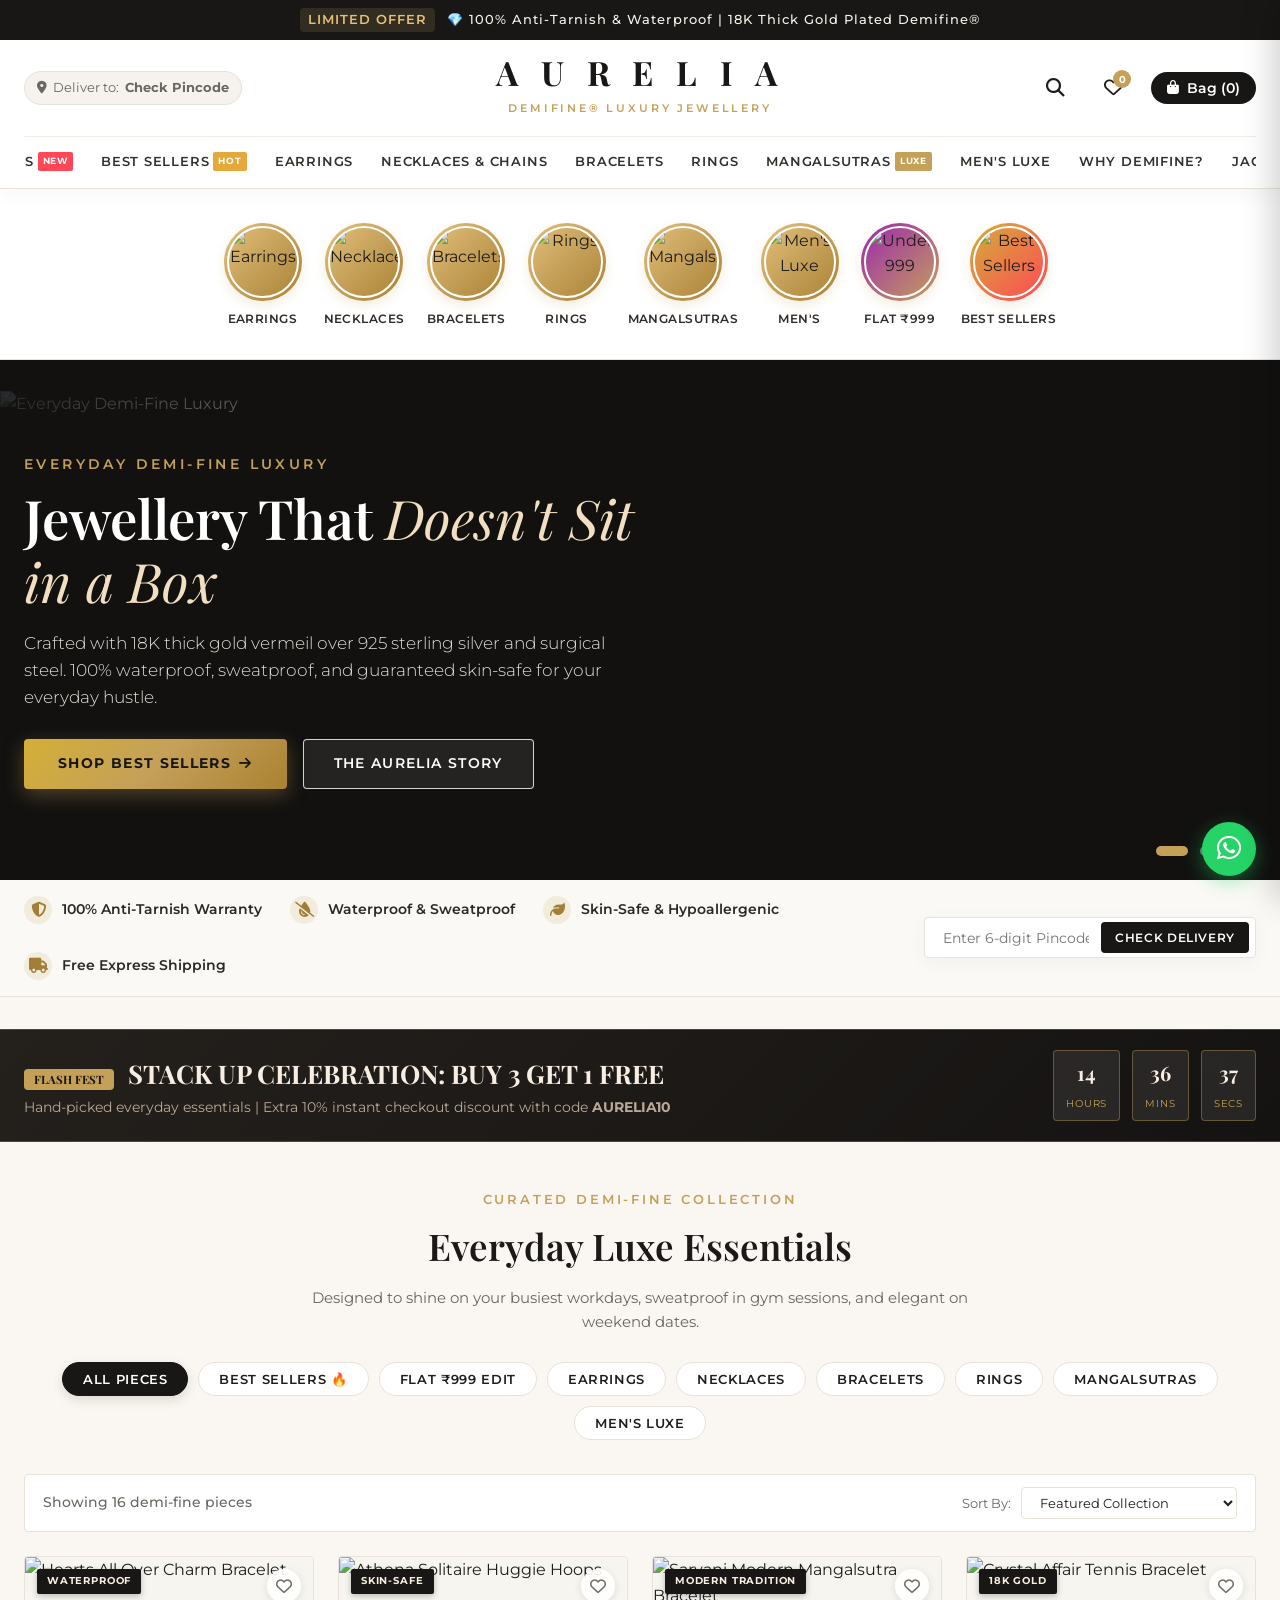
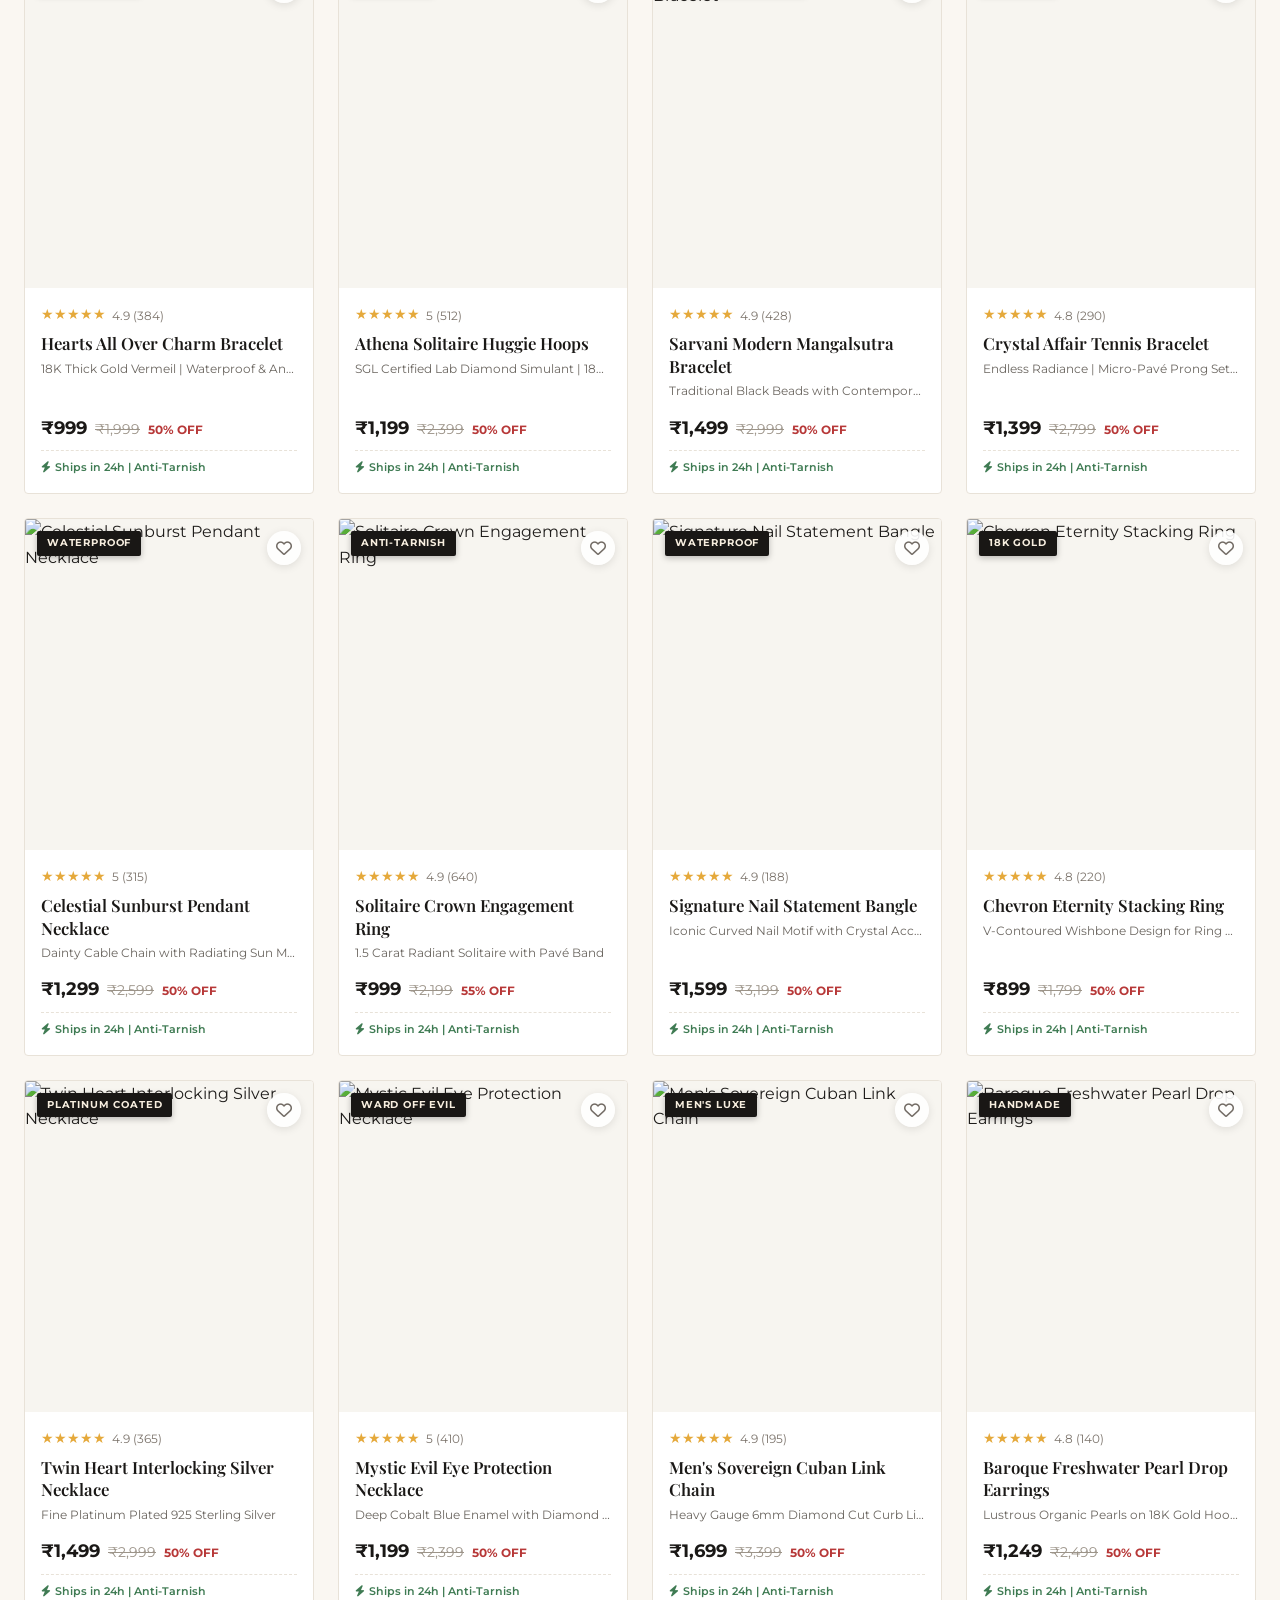
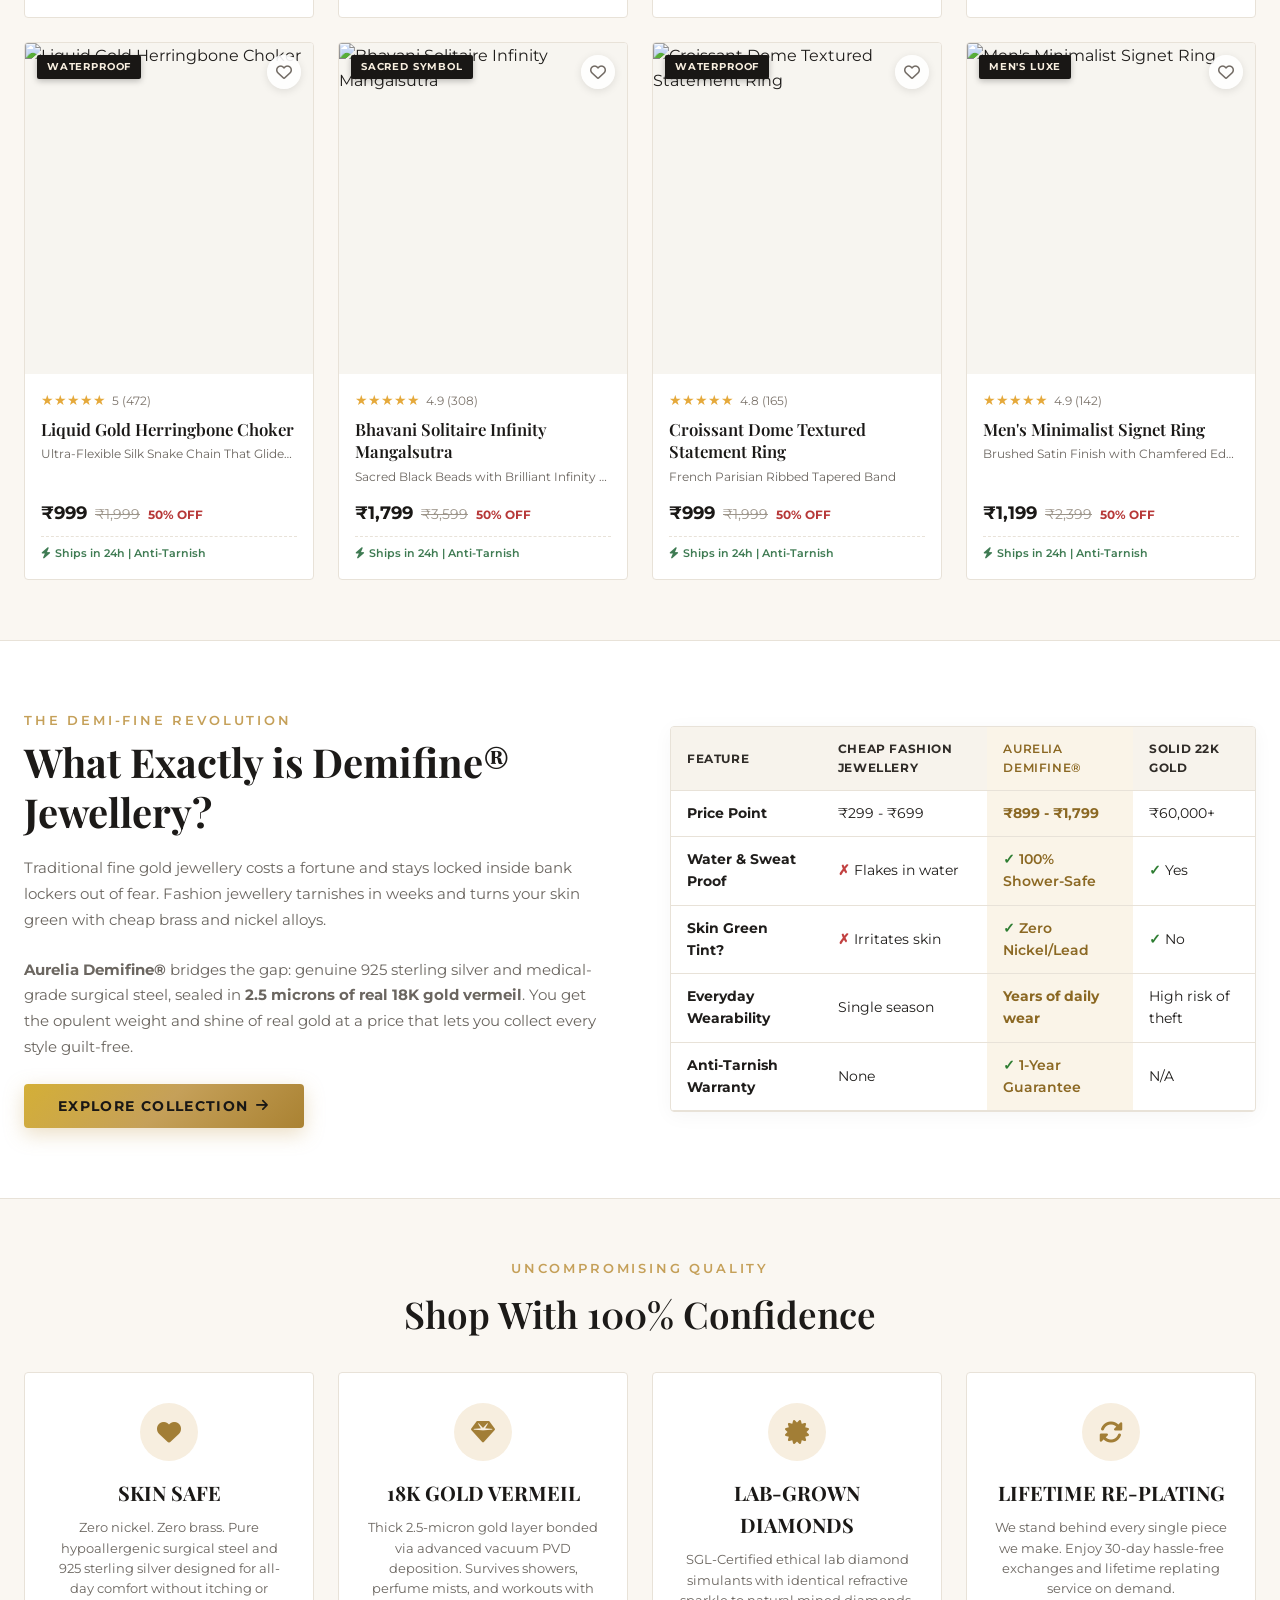
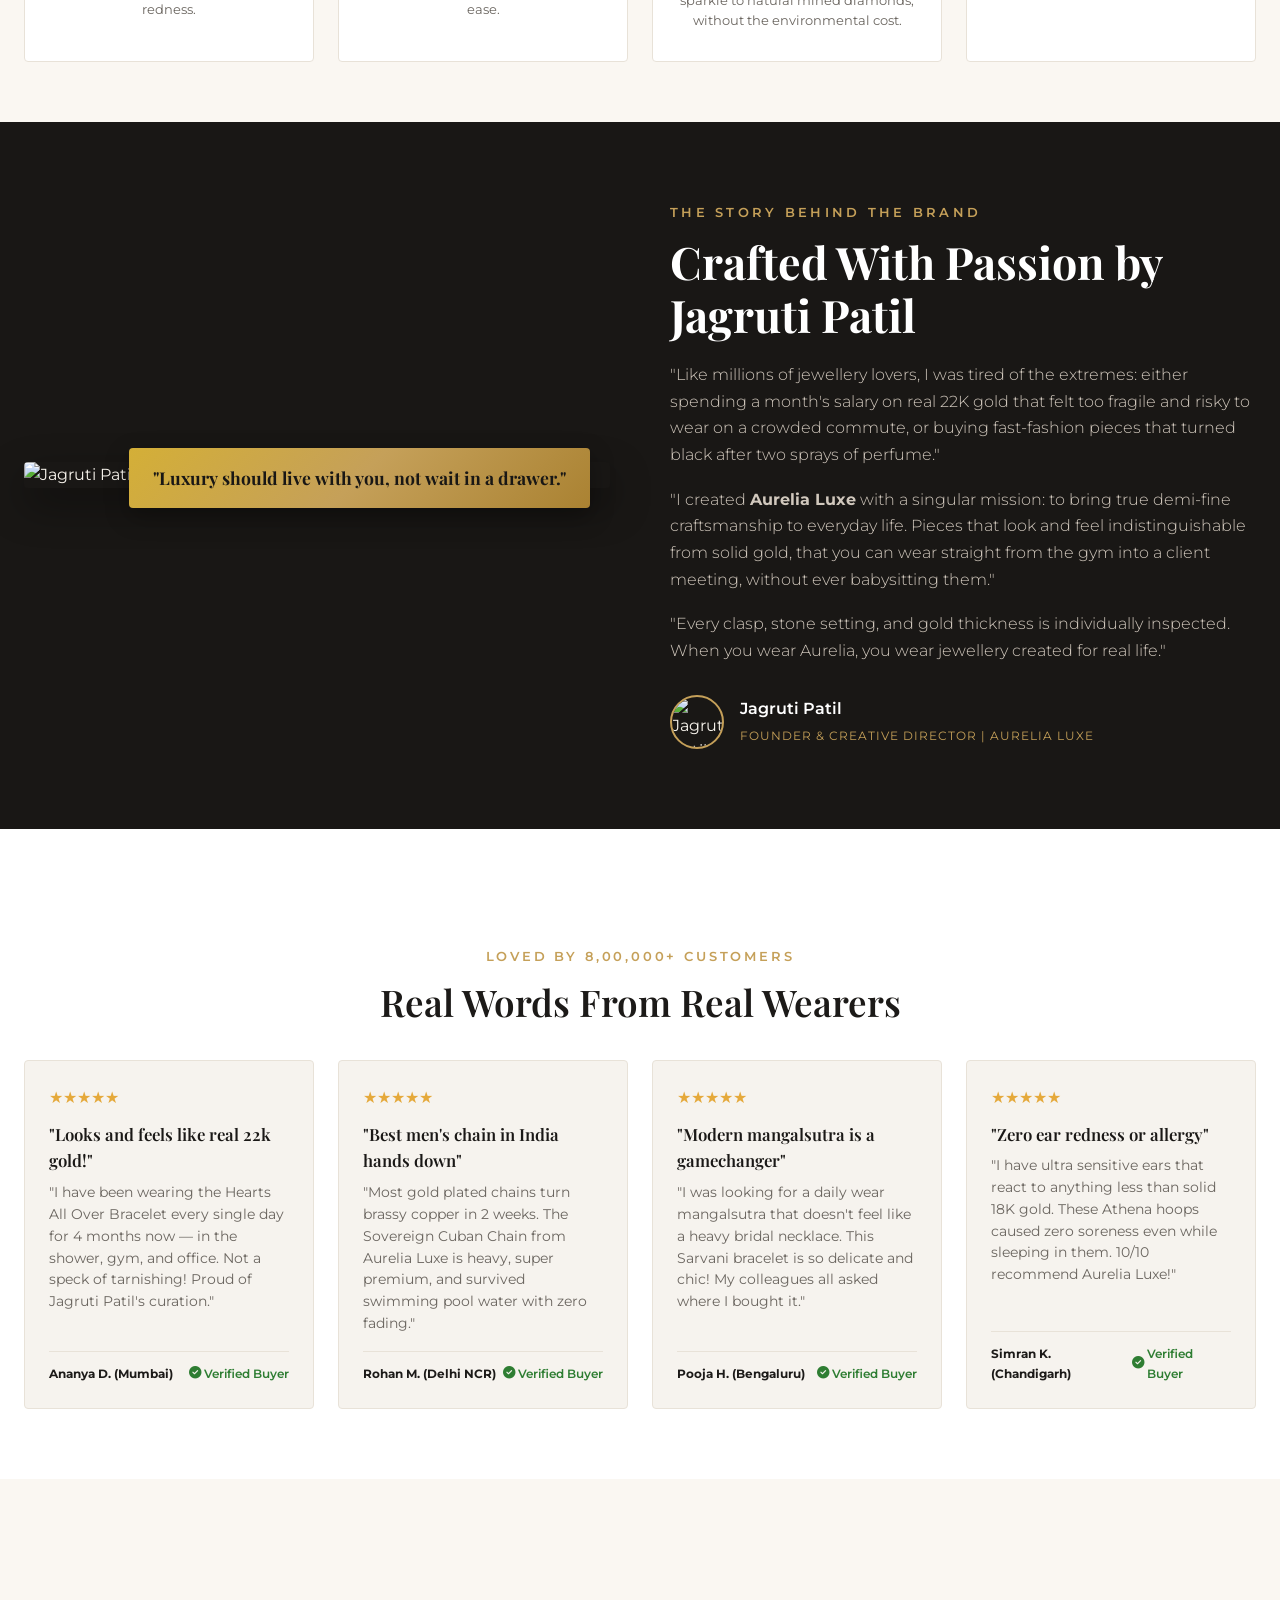
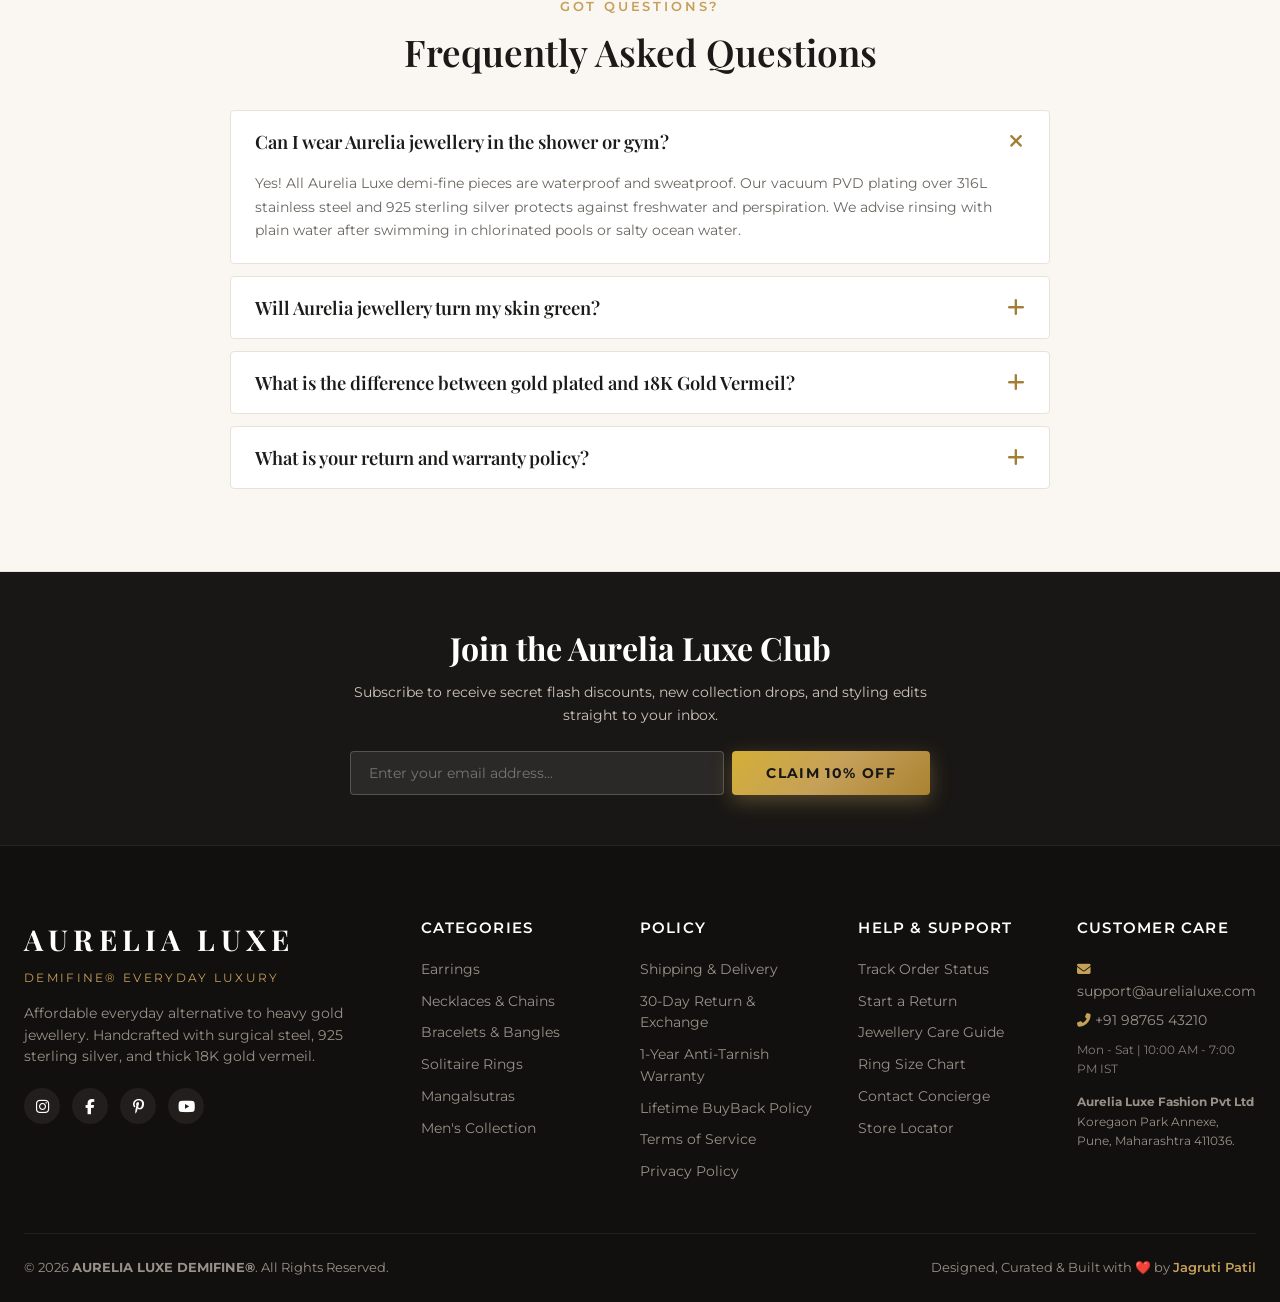
==== index.html @ a915a120 "Initial commit: Aurelia Luxe Demifine Jewellery E-commerce website" ====
<!DOCTYPE html>
<html lang="en">
<head>
  <meta charset="UTF-8">
  <meta name="viewport" content="width=device-width, initial-scale=1.0">
  <title>AURELIA LUXE | Demifine® Everyday Luxury Jewellery | 18K Gold Vermeil & 925 Silver</title>
  <meta name="description" content="Shop handcrafted Demifine® jewellery for everyday wear from Aurelia Luxe. Waterproof, anti-tarnish, and hypoallergenic bracelets, necklaces, rings, earrings, and mangalsutras created by Jagruti Patil.">
  <link rel="icon" type="image/svg+xml" href="data:image/svg+xml,<svg xmlns='http://www.w3.org/2000/svg' viewBox='0 0 100 100'><text y='.9em' font-size='90'>✨</text></svg>">

  <!-- Font Awesome 6 Icons -->
  <link rel="stylesheet" href="https://cdnjs.cloudflare.com/ajax/libs/font-awesome/6.5.1/css/all.min.css">

  <!-- Custom Stylesheets -->
  <link rel="stylesheet" href="css/style.css">
  <link rel="stylesheet" href="css/components.css">
</head>
<body>

  <!-- ==========================================================================
       TOP ANNOUNCEMENT MARQUEE / TICKER
       ========================================================================== -->
  <aside class="top-ticker" aria-label="Announcements">
    <div class="ticker-content">
      <span class="ticker-highlight">LIMITED OFFER</span>
      <span id="ticker-cycle-text" class="ticker-cycle-text">
        ✨ Stack Up Fest – Buy Any 3 @ ₹2,999 | Free Express Shipping Across India
      </span>
    </div>
  </aside>

  <!-- ==========================================================================
       SITE HEADER & NAVIGATION
       ========================================================================== -->
  <header class="site-header">
    <div class="container">
      <div class="header-top-row">
        <!-- Left: Pincode Location Badge -->
        <div class="header-left-tools">
          <div class="pincode-quick-badge" id="header-delivery-pin" onclick="document.getElementById('pincode-input-field').focus(); document.getElementById('delivery-section').scrollIntoView({behavior:'smooth'});">
            <i class="fas fa-map-marker-alt"></i> Deliver to: <strong>Check Pincode</strong>
          </div>
        </div>

        <!-- Center: Brand Logo -->
        <a href="#" class="brand-logo-wrap" aria-label="Aurelia Luxe Home">
          <h1>A U R E L I A</h1>
          <span class="logo-subtext">Demifine® Luxury Jewellery</span>
        </a>

        <!-- Right: Actions (Search, Wishlist, Cart) -->
        <div class="header-actions">
          <button class="header-action-btn" onclick="openSearchModal()" title="Search Jewellery" aria-label="Search">
            <i class="fas fa-search"></i>
          </button>
          
          <button class="header-action-btn" onclick="openWishlist()" title="Saved Wishlist" aria-label="Wishlist">
            <i class="far fa-heart"></i>
            <span class="action-badge-count wishlist-header-count">0</span>
          </button>

          <button class="header-cart-btn" onclick="openCart()" title="Shopping Bag" aria-label="Cart">
            <i class="fas fa-shopping-bag"></i>
            <span>Bag (<span class="cart-header-count">0</span>)</span>
          </button>
        </div>
      </div>

      <!-- Main Navigation Menu -->
      <nav class="main-nav-bar" aria-label="Primary Navigation">
        <ul class="nav-links-list">
          <li class="nav-link-item"><a href="#shop-collection-section" onclick="filterCategory('new')">New Arrivals <span class="nav-tag-badge">NEW</span></a></li>
          <li class="nav-link-item"><a href="#shop-collection-section" onclick="filterCategory('bestsellers')">Best Sellers <span class="nav-tag-badge" style="background:#e5a93b;">HOT</span></a></li>
          <li class="nav-link-item"><a href="#shop-collection-section" onclick="filterCategory('earrings')">Earrings</a></li>
          <li class="nav-link-item"><a href="#shop-collection-section" onclick="filterCategory('necklaces')">Necklaces & Chains</a></li>
          <li class="nav-link-item"><a href="#shop-collection-section" onclick="filterCategory('bracelets')">Bracelets</a></li>
          <li class="nav-link-item"><a href="#shop-collection-section" onclick="filterCategory('rings')">Rings</a></li>
          <li class="nav-link-item"><a href="#shop-collection-section" onclick="filterCategory('mangalsutra')">Mangalsutras <span class="nav-tag-badge luxe">LUXE</span></a></li>
          <li class="nav-link-item"><a href="#shop-collection-section" onclick="filterCategory('mens')">Men's Luxe</a></li>
          <li class="nav-link-item"><a href="#shop-confidence">Why Demifine?</a></li>
          <li class="nav-link-item"><a href="#founder-story">Jagruti's Story</a></li>
        </ul>
      </nav>
    </div>
  </header>

  <!-- ==========================================================================
       CATEGORY CIRCLES (PALMONAS SIGNATURE STORY NAV)
       ========================================================================== -->
  <section class="category-circles-section" aria-label="Categories Story Circles">
    <div class="container">
      <div class="category-circles-scroll">
        <div class="category-circle-item" onclick="navigateCategoryStory('earrings')">
          <div class="circle-img-wrap">
            <img src="https://images.unsplash.com/photo-1630019852942-f89202989a59?auto=format&fit=crop&w=200&q=80" alt="Earrings">
          </div>
          <span class="circle-title">Earrings</span>
        </div>

        <div class="category-circle-item" onclick="navigateCategoryStory('necklaces')">
          <div class="circle-img-wrap">
            <img src="https://images.unsplash.com/photo-1599643478518-a784e5dc4c8f?auto=format&fit=crop&w=200&q=80" alt="Necklaces">
          </div>
          <span class="circle-title">Necklaces</span>
        </div>

        <div class="category-circle-item" onclick="navigateCategoryStory('bracelets')">
          <div class="circle-img-wrap">
            <img src="https://images.unsplash.com/photo-1611591475155-426c043e480b?auto=format&fit=crop&w=200&q=80" alt="Bracelets">
          </div>
          <span class="circle-title">Bracelets</span>
        </div>

        <div class="category-circle-item" onclick="navigateCategoryStory('rings')">
          <div class="circle-img-wrap">
            <img src="https://images.unsplash.com/photo-1605100804763-247f67b3557e?auto=format&fit=crop&w=200&q=80" alt="Rings">
          </div>
          <span class="circle-title">Rings</span>
        </div>

        <div class="category-circle-item" onclick="navigateCategoryStory('mangalsutra')">
          <div class="circle-img-wrap">
            <img src="https://images.unsplash.com/photo-1599643477877-530eb83abc8e?auto=format&fit=crop&w=200&q=80" alt="Mangalsutra">
          </div>
          <span class="circle-title">Mangalsutras</span>
        </div>

        <div class="category-circle-item" onclick="navigateCategoryStory('mens')">
          <div class="circle-img-wrap">
            <img src="https://images.unsplash.com/photo-1603561591411-07134e71a2a9?auto=format&fit=crop&w=200&q=80" alt="Men's Luxe">
          </div>
          <span class="circle-title">Men's</span>
        </div>

        <div class="category-circle-item" onclick="navigateCategoryStory('under999')">
          <div class="circle-img-wrap" style="background: linear-gradient(135deg, #9c27b0, #c5a059);">
            <img src="https://images.unsplash.com/photo-1515562141207-7a88fb7ce338?auto=format&fit=crop&w=200&q=80" alt="Under 999">
          </div>
          <span class="circle-title">Flat ₹999</span>
        </div>

        <div class="category-circle-item" onclick="navigateCategoryStory('bestsellers')">
          <div class="circle-img-wrap" style="background: linear-gradient(135deg, #d4af37, #ff4757);">
            <img src="https://images.unsplash.com/photo-1535632066927-ab7c9ab60908?auto=format&fit=crop&w=200&q=80" alt="Best Sellers">
          </div>
          <span class="circle-title">Best Sellers</span>
        </div>
      </div>
    </div>
  </section>

  <!-- ==========================================================================
       HERO BANNER SLIDER
       ========================================================================== -->
  <section class="hero-slider-section" aria-label="Hero Showcase">
    <div class="hero-slider-wrap">
      <!-- Slide 1 -->
      <div class="hero-slide active">
        <img class="hero-slide-bg" src="https://images.unsplash.com/photo-1515562141207-7a88fb7ce338?auto=format&fit=crop&w=1800&q=80" alt="Everyday Demi-Fine Luxury">
        <div class="hero-overlay-gradient"></div>
        <div class="container">
          <div class="hero-content-box">
            <span class="hero-pretitle">Everyday Demi-Fine Luxury</span>
            <h2 class="hero-title">Jewellery That <span>Doesn't Sit in a Box</span></h2>
            <p class="hero-description">
              Crafted with 18K thick gold vermeil over 925 sterling silver and surgical steel. 100% waterproof, sweatproof, and guaranteed skin-safe for your everyday hustle.
            </p>
            <div class="hero-cta-group">
              <a href="#shop-collection-section" class="btn-primary-luxury">Shop Best Sellers <i class="fas fa-arrow-right"></i></a>
              <a href="#founder-story" class="btn-outline-luxury">The Aurelia Story</a>
            </div>
          </div>
        </div>
      </div>

      <!-- Slide 2 -->
      <div class="hero-slide">
        <img class="hero-slide-bg" src="https://images.unsplash.com/photo-1599643478518-a784e5dc4c8f?auto=format&fit=crop&w=1800&q=80" alt="Stack Up Festival">
        <div class="hero-overlay-gradient"></div>
        <div class="container">
          <div class="hero-content-box">
            <span class="hero-pretitle">The Stack Up Fest</span>
            <h2 class="hero-title">Buy Any 3 <span>Pieces at ₹2,999</span></h2>
            <p class="hero-description">
              Mix and match our bestselling tennis bracelets, herringbone chokers, and solitaire hoops. Use code <strong>STACKUP</strong> at checkout.
            </p>
            <div class="hero-cta-group">
              <a href="#shop-collection-section" onclick="filterCategory('under999')" class="btn-primary-luxury">Explore The Fest <i class="fas fa-gem"></i></a>
            </div>
          </div>
        </div>
      </div>

      <!-- Slide 3 -->
      <div class="hero-slide">
        <img class="hero-slide-bg" src="https://images.unsplash.com/photo-1605100804763-247f67b3557e?auto=format&fit=crop&w=1800&q=80" alt="Modern Mangalsutra Collection">
        <div class="hero-overlay-gradient"></div>
        <div class="container">
          <div class="hero-content-box">
            <span class="hero-pretitle">Sacred Symbols Modernised</span>
            <h2 class="hero-title">Contemporary <span>Mangalsutras</span></h2>
            <p class="hero-description">
              Featherlight, anti-tarnish bracelets and minimal pendants with sacred black beads. Designed to be worn every single day from boardroom meetings to cocktail evenings.
            </p>
            <div class="hero-cta-group">
              <a href="#shop-collection-section" onclick="filterCategory('mangalsutra')" class="btn-primary-luxury">Shop Mangalsutras <i class="fas fa-arrow-right"></i></a>
            </div>
          </div>
        </div>
      </div>
    </div>

    <!-- Slider Navigation Dots -->
    <div class="slider-controls">
      <div class="slider-dot active"></div>
      <div class="slider-dot"></div>
      <div class="slider-dot"></div>
    </div>
  </section>

  <!-- ==========================================================================
       EXPRESS DELIVERY PINCODE CHECKER & USP STRIP
       ========================================================================== -->
  <section class="delivery-usp-bar" id="delivery-section">
    <div class="container">
      <div class="delivery-usp-grid">
        <div class="usp-features-row">
          <div class="usp-feature-item">
            <span class="usp-feature-icon"><i class="fas fa-shield-alt"></i></span>
            <span>100% Anti-Tarnish Warranty</span>
          </div>
          <div class="usp-feature-item">
            <span class="usp-feature-icon"><i class="fas fa-tint-slash"></i></span>
            <span>Waterproof & Sweatproof</span>
          </div>
          <div class="usp-feature-item">
            <span class="usp-feature-icon"><i class="fas fa-leaf"></i></span>
            <span>Skin-Safe & Hypoallergenic</span>
          </div>
          <div class="usp-feature-item">
            <span class="usp-feature-icon"><i class="fas fa-truck"></i></span>
            <span>Free Express Shipping</span>
          </div>
        </div>

        <div class="pincode-checker-box">
          <input type="text" id="pincode-input-field" placeholder="Enter 6-digit Pincode" maxlength="6">
          <button class="pincode-check-btn" onclick="checkPincodeDelivery()">Check Delivery</button>
        </div>
      </div>
      <div id="pincode-result-message" style="display:none; font-size:0.8rem; margin-top:8px; padding-left:4px;"></div>
    </div>
  </section>

  <!-- ==========================================================================
       PROMO HERO STRIP: STACK UP FEST WITH LIVE COUNTDOWN
       ========================================================================== -->
  <section class="promo-strip-fest">
    <div class="container">
      <div class="promo-strip-content">
        <div class="promo-strip-text">
          <h3><span class="promo-badge-tag">FLASH FEST</span> STACK UP CELEBRATION: BUY 3 GET 1 FREE</h3>
          <p>Hand-picked everyday essentials | Extra 10% instant checkout discount with code <strong>AURELIA10</strong></p>
        </div>

        <div class="countdown-box">
          <div class="countdown-item">
            <span class="countdown-number" id="cd-hours">14</span>
            <span class="countdown-label">Hours</span>
          </div>
          <div class="countdown-item">
            <span class="countdown-number" id="cd-mins">36</span>
            <span class="countdown-label">Mins</span>
          </div>
          <div class="countdown-item">
            <span class="countdown-number" id="cd-secs">42</span>
            <span class="countdown-label">Secs</span>
          </div>
        </div>
      </div>
    </div>
  </section>

  <!-- ==========================================================================
       SHOP THE COLLECTION (TABS, FILTERS & PRODUCT GRID)
       ========================================================================== -->
  <main class="container" id="shop-collection-section">
    <div class="section-header-wrap">
      <span class="section-pretitle">Curated Demi-Fine Collection</span>
      <h2 class="section-title">Everyday Luxe Essentials</h2>
      <p class="section-subtitle">Designed to shine on your busiest workdays, sweatproof in gym sessions, and elegant on weekend dates.</p>
    </div>

    <!-- Category Filter Tabs -->
    <div class="catalog-tabs-container">
      <button class="catalog-tab-btn active" data-category="all" onclick="filterCategory('all', this)">All Pieces</button>
      <button class="catalog-tab-btn" data-category="bestsellers" onclick="filterCategory('bestsellers', this)">Best Sellers 🔥</button>
      <button class="catalog-tab-btn" data-category="under999" onclick="filterCategory('under999', this)">Flat ₹999 Edit</button>
      <button class="catalog-tab-btn" data-category="earrings" onclick="filterCategory('earrings', this)">Earrings</button>
      <button class="catalog-tab-btn" data-category="necklaces" onclick="filterCategory('necklaces', this)">Necklaces</button>
      <button class="catalog-tab-btn" data-category="bracelets" onclick="filterCategory('bracelets', this)">Bracelets</button>
      <button class="catalog-tab-btn" data-category="rings" onclick="filterCategory('rings', this)">Rings</button>
      <button class="catalog-tab-btn" data-category="mangalsutra" onclick="filterCategory('mangalsutra', this)">Mangalsutras</button>
      <button class="catalog-tab-btn" data-category="mens" onclick="filterCategory('mens', this)">Men's Luxe</button>
    </div>

    <!-- Filter Count & Sorting Bar -->
    <div class="catalog-filter-bar">
      <span class="filter-results-count" id="product-count-display">Showing 16 demi-fine pieces</span>
      <div>
        <label for="catalog-sort" style="font-size:0.8rem; color:#6b6660; margin-right:6px;">Sort By:</label>
        <select id="catalog-sort" class="catalog-sort-select">
          <option value="featured">Featured Collection</option>
          <option value="price-low">Price: Low to High</option>
          <option value="price-high">Price: High to Low</option>
          <option value="rating">Highest Customer Rating</option>
        </select>
      </div>
    </div>

    <!-- Products Grid (Dynamically Populated by products.js & app.js) -->
    <div class="products-grid" id="products-grid">
      <!-- Injected via JavaScript -->
    </div>
  </main>

  <!-- ==========================================================================
       DEMI-FINE JEWELLERY SPOTLIGHT & COMPARISON TABLE
       ========================================================================== -->
  <section class="demifine-spotlight-section" id="shop-confidence">
    <div class="container">
      <div class="demifine-grid-2col">
        <div class="demifine-info-text">
          <span class="section-pretitle">The Demi-Fine Revolution</span>
          <h2>What Exactly is Demifine® Jewellery?</h2>
          <p>
            Traditional fine gold jewellery costs a fortune and stays locked inside bank lockers out of fear. Fashion jewellery tarnishes in weeks and turns your skin green with cheap brass and nickel alloys.
          </p>
          <p>
            <strong>Aurelia Demifine®</strong> bridges the gap: genuine 925 sterling silver and medical-grade surgical steel, sealed in <strong>2.5 microns of real 18K gold vermeil</strong>. You get the opulent weight and shine of real gold at a price that lets you collect every style guilt-free.
          </p>
          <button class="btn-primary-luxury" onclick="document.getElementById('shop-collection-section').scrollIntoView({behavior:'smooth'})">
            Explore Collection <i class="fas fa-arrow-right"></i>
          </button>
        </div>

        <div class="comparison-table-wrap">
          <table class="comparison-table">
            <thead>
              <tr>
                <th>Feature</th>
                <th>Cheap Fashion Jewellery</th>
                <th class="highlight-col">Aurelia Demifine®</th>
                <th>Solid 22K Gold</th>
              </tr>
            </thead>
            <tbody>
              <tr>
                <td><strong>Price Point</strong></td>
                <td>₹299 - ₹699</td>
                <td class="highlight-col"><strong>₹899 - ₹1,799</strong></td>
                <td>₹60,000+</td>
              </tr>
              <tr>
                <td><strong>Water & Sweat Proof</strong></td>
                <td><span class="cross-icon">✗</span> Flakes in water</td>
                <td class="highlight-col"><span class="check-icon">✓</span> 100% Shower-Safe</td>
                <td><span class="check-icon">✓</span> Yes</td>
              </tr>
              <tr>
                <td><strong>Skin Green Tint?</strong></td>
                <td><span class="cross-icon">✗</span> Irritates skin</td>
                <td class="highlight-col"><span class="check-icon">✓</span> Zero Nickel/Lead</td>
                <td><span class="check-icon">✓</span> No</td>
              </tr>
              <tr>
                <td><strong>Everyday Wearability</strong></td>
                <td>Single season</td>
                <td class="highlight-col"><strong>Years of daily wear</strong></td>
                <td>High risk of theft</td>
              </tr>
              <tr>
                <td><strong>Anti-Tarnish Warranty</strong></td>
                <td>None</td>
                <td class="highlight-col"><span class="check-icon">✓</span> 1-Year Guarantee</td>
                <td>N/A</td>
              </tr>
            </tbody>
          </table>
        </div>
      </div>
    </div>
  </section>

  <!-- ==========================================================================
       SHOP WITH CONFIDENCE (4 PILLARS)
       ========================================================================== -->
  <section class="shop-confidence-section">
    <div class="container">
      <div class="section-header-wrap" style="margin-top:0;">
        <span class="section-pretitle">Uncompromising Quality</span>
        <h2 class="section-title">Shop With 100% Confidence</h2>
      </div>

      <div class="confidence-cards-grid">
        <div class="confidence-card">
          <div class="confidence-card-icon"><i class="fas fa-heart"></i></div>
          <h4>SKIN SAFE</h4>
          <p>Zero nickel. Zero brass. Pure hypoallergenic surgical steel and 925 sterling silver designed for all-day comfort without itching or redness.</p>
        </div>

        <div class="confidence-card">
          <div class="confidence-card-icon"><i class="fas fa-gem"></i></div>
          <h4>18K GOLD VERMEIL</h4>
          <p>Thick 2.5-micron gold layer bonded via advanced vacuum PVD deposition. Survives showers, perfume mists, and workouts with ease.</p>
        </div>

        <div class="confidence-card">
          <div class="confidence-card-icon"><i class="fas fa-certificate"></i></div>
          <h4>LAB-GROWN DIAMONDS</h4>
          <p>SGL-Certified ethical lab diamond simulants with identical refractive sparkle to natural mined diamonds, without the environmental cost.</p>
        </div>

        <div class="confidence-card">
          <div class="confidence-card-icon"><i class="fas fa-sync-alt"></i></div>
          <h4>LIFETIME RE-PLATING</h4>
          <p>We stand behind every single piece we make. Enjoy 30-day hassle-free exchanges and lifetime replating service on demand.</p>
        </div>
      </div>
    </div>
  </section>

  <!-- ==========================================================================
       FOUNDER STORY SECTION (MADE BY JAGRUTI PATIL)
       ========================================================================== -->
  <section class="founder-story-section" id="founder-story">
    <div class="container">
      <div class="founder-story-grid">
        <div class="founder-story-img-box">
          <img src="https://images.unsplash.com/photo-1534528741775-53994a69daeb?auto=format&fit=crop&w=800&q=80" alt="Jagruti Patil - Founder of Aurelia Luxe">
          <div class="founder-quote-tag">
            "Luxury should live with you, not wait in a drawer."
          </div>
        </div>

        <div class="founder-story-content">
          <span class="brand-tagline">The Story Behind The Brand</span>
          <h2>Crafted With Passion by Jagruti Patil</h2>
          <p>
            "Like millions of jewellery lovers, I was tired of the extremes: either spending a month's salary on real 22K gold that felt too fragile and risky to wear on a crowded commute, or buying fast-fashion pieces that turned black after two sprays of perfume."
          </p>
          <p>
            "I created <strong>Aurelia Luxe</strong> with a singular mission: to bring true demi-fine craftsmanship to everyday life. Pieces that look and feel indistinguishable from solid gold, that you can wear straight from the gym into a client meeting, without ever babysitting them."
          </p>
          <p>
            "Every clasp, stone setting, and gold thickness is individually inspected. When you wear Aurelia, you wear jewellery created for real life."
          </p>

          <div class="founder-signature">
            <img class="founder-avatar" src="https://images.unsplash.com/photo-1534528741775-53994a69daeb?auto=format&fit=crop&w=200&q=80" alt="Jagruti Patil">
            <div class="founder-sign-text">
              <h5>Jagruti Patil</h5>
              <span>Founder & Creative Director | Aurelia Luxe</span>
            </div>
          </div>
        </div>
      </div>
    </div>
  </section>

  <!-- ==========================================================================
       VERIFIED REVIEWS & TESTIMONIALS
       ========================================================================== -->
  <section class="reviews-section">
    <div class="container">
      <div class="section-header-wrap">
        <span class="section-pretitle">Loved By 8,00,000+ Customers</span>
        <h2 class="section-title">Real Words From Real Wearers</h2>
      </div>

      <div class="reviews-cards-grid">
        <div class="review-card">
          <div class="review-stars">★★★★★</div>
          <h4 class="review-title">"Looks and feels like real 22k gold!"</h4>
          <p class="review-text">"I have been wearing the Hearts All Over Bracelet every single day for 4 months now — in the shower, gym, and office. Not a speck of tarnishing! Proud of Jagruti Patil's curation."</p>
          <div class="review-author-row">
            <span class="author-name">Ananya D. (Mumbai)</span>
            <span class="verified-buyer-badge"><i class="fas fa-check-circle"></i> Verified Buyer</span>
          </div>
        </div>

        <div class="review-card">
          <div class="review-stars">★★★★★</div>
          <h4 class="review-title">"Best men's chain in India hands down"</h4>
          <p class="review-text">"Most gold plated chains turn brassy copper in 2 weeks. The Sovereign Cuban Chain from Aurelia Luxe is heavy, super premium, and survived swimming pool water with zero fading."</p>
          <div class="review-author-row">
            <span class="author-name">Rohan M. (Delhi NCR)</span>
            <span class="verified-buyer-badge"><i class="fas fa-check-circle"></i> Verified Buyer</span>
          </div>
        </div>

        <div class="review-card">
          <div class="review-stars">★★★★★</div>
          <h4 class="review-title">"Modern mangalsutra is a gamechanger"</h4>
          <p class="review-text">"I was looking for a daily wear mangalsutra that doesn't feel like a heavy bridal necklace. This Sarvani bracelet is so delicate and chic! My colleagues all asked where I bought it."</p>
          <div class="review-author-row">
            <span class="author-name">Pooja H. (Bengaluru)</span>
            <span class="verified-buyer-badge"><i class="fas fa-check-circle"></i> Verified Buyer</span>
          </div>
        </div>

        <div class="review-card">
          <div class="review-stars">★★★★★</div>
          <h4 class="review-title">"Zero ear redness or allergy"</h4>
          <p class="review-text">"I have ultra sensitive ears that react to anything less than solid 18K gold. These Athena hoops caused zero soreness even while sleeping in them. 10/10 recommend Aurelia Luxe!"</p>
          <div class="review-author-row">
            <span class="author-name">Simran K. (Chandigarh)</span>
            <span class="verified-buyer-badge"><i class="fas fa-check-circle"></i> Verified Buyer</span>
          </div>
        </div>
      </div>
    </div>
  </section>

  <!-- ==========================================================================
       FREQUENTLY ASKED QUESTIONS (FAQ)
       ========================================================================== -->
  <section class="faq-section">
    <div class="container">
      <div class="section-header-wrap">
        <span class="section-pretitle">Got Questions?</span>
        <h2 class="section-title">Frequently Asked Questions</h2>
      </div>

      <div class="faq-accordion-wrap">
        <div class="faq-item active">
          <button class="faq-question-btn">
            <span>Can I wear Aurelia jewellery in the shower or gym?</span>
            <i class="fas fa-plus faq-icon"></i>
          </button>
          <div class="faq-answer-body">
            Yes! All Aurelia Luxe demi-fine pieces are waterproof and sweatproof. Our vacuum PVD plating over 316L stainless steel and 925 sterling silver protects against freshwater and perspiration. We advise rinsing with plain water after swimming in chlorinated pools or salty ocean water.
          </div>
        </div>

        <div class="faq-item">
          <button class="faq-question-btn">
            <span>Will Aurelia jewellery turn my skin green?</span>
            <i class="fas fa-plus faq-icon"></i>
          </button>
          <div class="faq-answer-body">
            Never. Skin greening is caused by copper and cheap brass alloys reacting with perspiration. Aurelia pieces are 100% hypoallergenic, nickel-free, and lead-free.
          </div>
        </div>

        <div class="faq-item">
          <button class="faq-question-btn">
            <span>What is the difference between gold plated and 18K Gold Vermeil?</span>
            <i class="fas fa-plus faq-icon"></i>
          </button>
          <div class="faq-answer-body">
            Standard flash gold plating is less than 0.175 microns over brass, fading in weeks. Gold Vermeil requires a thick layer of at least 2.5 microns of 18K solid gold over pure 925 Sterling Silver, making it drastically more durable and radiant for years of daily use.
          </div>
        </div>

        <div class="faq-item">
          <button class="faq-question-btn">
            <span>What is your return and warranty policy?</span>
            <i class="fas fa-plus faq-icon"></i>
          </button>
          <div class="faq-answer-body">
            We provide a 30-Day Hassle-Free Exchange Policy and a 1-Year Comprehensive Anti-Tarnish Warranty on all demi-fine collections. If you experience unexpected discoloration, our support team will replace or re-plate your item immediately.
          </div>
        </div>
      </div>
    </div>
  </section>

  <!-- ==========================================================================
       NEWSLETTER SECTION
       ========================================================================== -->
  <section class="newsletter-strip">
    <div class="container">
      <div class="newsletter-box">
        <h3>Join the Aurelia Luxe Club</h3>
        <p>Subscribe to receive secret flash discounts, new collection drops, and styling edits straight to your inbox.</p>
        <form class="newsletter-form" onsubmit="handleNewsletterSubmit(event)">
          <input type="email" id="newsletter-email-input" placeholder="Enter your email address..." required>
          <button type="submit" class="btn-primary-luxury">Claim 10% Off</button>
        </form>
      </div>
    </div>
  </section>

  <!-- ==========================================================================
       SITE FOOTER
       ========================================================================== -->
  <footer class="site-footer">
    <div class="container">
      <div class="footer-top-grid">
        <div class="footer-brand-col">
          <h4>AURELIA LUXE</h4>
          <span class="footer-tagline">Demifine® Everyday Luxury</span>
          <p>
            Affordable everyday alternative to heavy gold jewellery. Handcrafted with surgical steel, 925 sterling silver, and thick 18K gold vermeil.
          </p>
          <div class="footer-socials-row">
            <a href="#" class="social-circle-link" title="Instagram"><i class="fab fa-instagram"></i></a>
            <a href="#" class="social-circle-link" title="Facebook"><i class="fab fa-facebook-f"></i></a>
            <a href="#" class="social-circle-link" title="Pinterest"><i class="fab fa-pinterest-p"></i></a>
            <a href="#" class="social-circle-link" title="YouTube"><i class="fab fa-youtube"></i></a>
          </div>
        </div>

        <div class="footer-links-col">
          <h5>Categories</h5>
          <ul class="footer-links-list">
            <li><a href="#shop-collection-section" onclick="filterCategory('earrings')">Earrings</a></li>
            <li><a href="#shop-collection-section" onclick="filterCategory('necklaces')">Necklaces & Chains</a></li>
            <li><a href="#shop-collection-section" onclick="filterCategory('bracelets')">Bracelets & Bangles</a></li>
            <li><a href="#shop-collection-section" onclick="filterCategory('rings')">Solitaire Rings</a></li>
            <li><a href="#shop-collection-section" onclick="filterCategory('mangalsutra')">Mangalsutras</a></li>
            <li><a href="#shop-collection-section" onclick="filterCategory('mens')">Men's Collection</a></li>
          </ul>
        </div>

        <div class="footer-links-col">
          <h5>Policy</h5>
          <ul class="footer-links-list">
            <li><a href="#">Shipping & Delivery</a></li>
            <li><a href="#">30-Day Return & Exchange</a></li>
            <li><a href="#">1-Year Anti-Tarnish Warranty</a></li>
            <li><a href="#">Lifetime BuyBack Policy</a></li>
            <li><a href="#">Terms of Service</a></li>
            <li><a href="#">Privacy Policy</a></li>
          </ul>
        </div>

        <div class="footer-links-col">
          <h5>Help & Support</h5>
          <ul class="footer-links-list">
            <li><a href="#">Track Order Status</a></li>
            <li><a href="#">Start a Return</a></li>
            <li><a href="#">Jewellery Care Guide</a></li>
            <li><a href="#">Ring Size Chart</a></li>
            <li><a href="#">Contact Concierge</a></li>
            <li><a href="#">Store Locator</a></li>
          </ul>
        </div>

        <div class="footer-links-col">
          <h5>Customer Care</h5>
          <p style="margin-bottom:8px;"><i class="fas fa-envelope" style="color:var(--primary-gold);"></i> support@aurelialuxe.com</p>
          <p style="margin-bottom:8px;"><i class="fas fa-phone-alt" style="color:var(--primary-gold);"></i> +91 98765 43210</p>
          <p style="font-size:0.75rem; color:#857e75;">Mon - Sat | 10:00 AM - 7:00 PM IST</p>
          <div style="margin-top:14px; font-size:0.75rem;">
            <strong>Aurelia Luxe Fashion Pvt Ltd</strong><br>
            Koregaon Park Annexe, Pune, Maharashtra 411036.
          </div>
        </div>
      </div>

      <div class="footer-bottom-row">
        <p class="footer-copyright">
          &copy; 2026 <strong>AURELIA LUXE DEMIFINE®</strong>. All Rights Reserved.
        </p>
        <p class="footer-copyright">
          Designed, Curated & Built with ❤️ by <span class="creator-credit">Jagruti Patil</span>
        </p>
      </div>
    </div>
  </footer>

  <!-- ==========================================================================
       MODAL BACKDROP OVERLAY
       ========================================================================== -->
  <div class="modal-backdrop-overlay" id="modal-overlay"></div>

  <!-- ==========================================================================
       SLIDE-OVER SHOPPING BAG (CART DRAWER)
       ========================================================================== -->
  <div class="cart-slide-drawer" id="cart-drawer" role="dialog" aria-label="Shopping Bag">
    <div class="cart-drawer-header">
      <div class="cart-drawer-title">
        <span>Shopping Bag</span>
        <span class="cart-count-pill cart-count-pill">0</span>
      </div>
      <button class="btn-close-drawer" onclick="closeCart()" title="Close Bag" aria-label="Close Bag">
        <i class="fas fa-times"></i>
      </button>
    </div>

    <!-- Free Gift Progress Bar -->
    <div class="cart-progress-bar-wrap">
      <div class="cart-progress-text" id="gift-progress-text">
        Add <strong>₹2,999</strong> to unlock a <strong>FREE Care Kit!</strong>
      </div>
      <div class="progress-track">
        <div class="progress-fill" id="gift-progress-fill" style="width: 0%;"></div>
      </div>
    </div>

    <!-- Items List Body -->
    <div class="cart-items-body" id="cart-items-container">
      <!-- Injected via JavaScript -->
    </div>

    <!-- Cart Footer & Checkout Action -->
    <div class="cart-drawer-footer">
      <div class="coupon-input-group">
        <input type="text" id="cart-coupon-input" placeholder="Coupon Code (e.g. AURELIA10, STACKUP)">
        <button class="coupon-apply-btn" onclick="applyCoupon()">Apply</button>
      </div>

      <div class="cart-summary-line">
        <span>Subtotal</span>
        <span id="cart-subtotal">₹0</span>
      </div>
      <div class="cart-summary-line">
        <span>Coupon Discount</span>
        <span id="cart-discount" style="color:#c24141;">- ₹0</span>
      </div>
      <div class="cart-summary-line">
        <span>Shipping & Insurance</span>
        <span style="color:#2e7d32; font-weight:600;">FREE</span>
      </div>
      <div class="cart-summary-line total-line">
        <span>Total Payable</span>
        <span id="cart-total">₹0</span>
      </div>

      <button class="btn-proceed-checkout" onclick="openCheckout()">
        Proceed to Checkout <i class="fas fa-lock" style="font-size:0.8rem; margin-left:4px;"></i>
      </button>
    </div>
  </div>

  <!-- ==========================================================================
       PRODUCT QUICK VIEW MODAL
       ========================================================================== -->
  <div class="quick-view-modal" id="quick-view-modal" role="dialog" aria-label="Product Details">
    <button class="quick-view-close-btn" onclick="closeAllModals()" title="Close Window" aria-label="Close">
      <i class="fas fa-times"></i>
    </button>
    <div id="quick-view-content">
      <!-- Injected via JavaScript -->
    </div>
  </div>

  <!-- ==========================================================================
       SIMULATED CHECKOUT MODAL
       ========================================================================== -->
  <div class="checkout-modal" id="checkout-modal" role="dialog" aria-label="Checkout">
    <button class="quick-view-close-btn" onclick="closeAllModals()" title="Close Checkout" aria-label="Close">
      <i class="fas fa-times"></i>
    </button>

    <div id="checkout-form-screen">
      <h3 class="checkout-modal-title">Secure Express Checkout</h3>
      <p class="checkout-subtitle">Total Payable: <strong id="checkout-payable-amount" style="color:#c5a059;">₹0</strong> | 256-Bit Encrypted</p>

      <form onsubmit="submitOrder(event)" class="checkout-form-grid">
        <div class="checkout-input-group">
          <label>First Name</label>
          <input type="text" placeholder="Jagruti" required>
        </div>
        <div class="checkout-input-group">
          <label>Last Name</label>
          <input type="text" placeholder="Patil" required>
        </div>
        <div class="checkout-input-group form-full-width">
          <label>Email Address</label>
          <input type="email" placeholder="jagruti@example.com" required>
        </div>
        <div class="checkout-input-group form-full-width">
          <label>Street Address</label>
          <input type="text" placeholder="Flat No., Apartment, Street" required>
        </div>
        <div class="checkout-input-group">
          <label>City</label>
          <input type="text" placeholder="Pune / Mumbai" required>
        </div>
        <div class="checkout-input-group">
          <label>Pincode</label>
          <input type="text" placeholder="411036" maxlength="6" required>
        </div>

        <div class="checkout-input-group form-full-width">
          <label>Select Payment Method</label>
          <div class="payment-options-row">
            <div class="payment-method-card active" onclick="this.parentElement.querySelectorAll('.payment-method-card').forEach(c=>c.classList.remove('active')); this.classList.add('active');">
              <i class="fas fa-mobile-alt"></i><br>UPI / GPay
            </div>
            <div class="payment-method-card" onclick="this.parentElement.querySelectorAll('.payment-method-card').forEach(c=>c.classList.remove('active')); this.classList.add('active');">
              <i class="fas fa-credit-card"></i><br>Cards / EMI
            </div>
            <div class="payment-method-card" onclick="this.parentElement.querySelectorAll('.payment-method-card').forEach(c=>c.classList.remove('active')); this.classList.add('active');">
              <i class="fas fa-money-bill-wave"></i><br>Cash on Delivery
            </div>
          </div>
        </div>

        <div class="form-full-width" style="margin-top:10px;">
          <button type="submit" class="btn-proceed-checkout">Place Order Now</button>
        </div>
      </form>
    </div>

    <!-- Order Success Screen -->
    <div id="order-success-screen" class="order-success-screen">
      <div class="success-check-icon"><i class="fas fa-check"></i></div>
      <h3 style="font-family:var(--font-serif); font-size:1.8rem; margin-bottom:8px;">Thank You for Your Order!</h3>
      <p style="color:#6b6660; margin-bottom:14px;">Your order has been received and is being prepared for dispatch.</p>
      <div style="background:#f7f4ed; border:1px solid #e8e2d8; padding:12px; border-radius:4px; margin-bottom:20px; font-weight:600;">
        Order Tracking ID: <span id="order-generated-id" style="color:#c5a059;">AUR-2026-894721</span>
      </div>
      <p style="font-size:0.85rem; color:#857e75; margin-bottom:24px;">An order confirmation SMS and WhatsApp update has been sent.</p>
      <button class="btn-primary-luxury" onclick="closeAllModals();">Continue Shopping</button>
    </div>
  </div>

  <!-- ==========================================================================
       LIVE PREDICTIVE SEARCH MODAL
       ========================================================================== -->
  <div class="search-modal" id="search-modal" role="dialog" aria-label="Search Site">
    <div class="container">
      <div class="search-bar-inner">
        <i class="fas fa-search" style="font-size:1.5rem; color:#c5a059;"></i>
        <input type="text" id="main-search-input" class="search-input-field" placeholder="Search earrings, 18k necklaces, rings, mangalsutras..." oninput="handleSearchInput(this.value)">
        <button class="btn-close-drawer" onclick="closeSearchModal()" aria-label="Close Search">
          <i class="fas fa-times"></i>
        </button>
      </div>

      <div class="search-results-tray" id="search-results-tray">
        <!-- Injected via JavaScript -->
      </div>
    </div>
  </div>

  <!-- ==========================================================================
       TOAST NOTIFICATION
       ========================================================================== -->
  <div class="toast-notification" id="toast-notification" role="status">
    <span class="toast-icon"><i class="fas fa-check-circle"></i></span>
    <span id="toast-text">Item updated in your Bag</span>
  </div>

  <!-- ==========================================================================
       FLOATING CONCIERGE / WHATSAPP BUTTON
       ========================================================================== -->
  <div class="floating-concierge-btn" onclick="openWhatsAppSupport()" title="Chat with Jewellery Concierge">
    <i class="fab fa-whatsapp"></i>
  </div>

  <!-- Scripts -->
  <script src="js/products.js"></script>
  <script src="js/app.js"></script>
</body>
</html>
---- css/style.css ----
/* ==========================================================================
   AURELIA LUXE - Demifine® Everyday Luxury Jewellery
   Inspired by Palmonas | Curated & Created by Jagruti Patil
   ========================================================================== */

@import url('https://fonts.googleapis.com/css2?family=Cormorant+Garamond:ital,wght@0,400;0,500;0,600;0,700;1,400&family=Montserrat:wght@300;400;500;600;700&family=Playfair+Display:ital,wght@0,400;0,600;0,700;1,400&display=swap');

:root {
  --primary-gold: #c5a059;
  --primary-gold-dark: #a27e36;
  --primary-gold-light: #f5eedf;
  --gold-gradient: linear-gradient(135deg, #d4af37 0%, #c5a059 50%, #aa8232 100%);
  --champagne-bg: #faf7f2;
  --cream-surface: #ffffff;
  --stone-card: #f6f3ee;
  --text-dark: #1f1d1b;
  --text-muted: #6b6660;
  --text-light: #8e877e;
  --border-delicate: #e8e2d8;
  --border-focus: #c5a059;
  --accent-red: #c24141;
  --accent-green: #2e7d32;
  --shadow-subtle: 0 4px 20px rgba(0, 0, 0, 0.04);
  --shadow-hover: 0 12px 35px rgba(197, 160, 89, 0.15);
  --shadow-drawer: -8px 0 30px rgba(0, 0, 0, 0.18);
  --radius-sm: 4px;
  --radius-md: 8px;
  --radius-pill: 9999px;
  --transition-smooth: all 0.3s cubic-bezier(0.25, 0.8, 0.25, 1);
  --font-serif: 'Playfair Display', 'Cormorant Garamond', Georgia, serif;
  --font-sans: 'Montserrat', -apple-system, BlinkMacSystemFont, 'Segoe UI', Roboto, sans-serif;
}

* {
  margin: 0;
  padding: 0;
  box-sizing: border-box;
}

html {
  scroll-behavior: smooth;
  font-size: 16px;
}

body {
  font-family: var(--font-sans);
  background-color: var(--champagne-bg);
  color: var(--text-dark);
  line-height: 1.6;
  overflow-x: hidden;
  -webkit-font-smoothing: antialiased;
}

a {
  text-decoration: none;
  color: inherit;
  transition: var(--transition-smooth);
}

button {
  cursor: pointer;
  border: none;
  background: none;
  font-family: inherit;
  transition: var(--transition-smooth);
}

img {
  max-width: 100%;
  display: block;
  object-fit: cover;
}

.container {
  width: 100%;
  max-width: 1380px;
  margin: 0 auto;
  padding: 0 24px;
}

/* ==========================================================================
   TOP ANNOUNCEMENT BAR
   ========================================================================== */
.top-ticker {
  background: #191715;
  color: #f7f3ec;
  font-size: 0.8rem;
  letter-spacing: 0.08em;
  padding: 8px 16px;
  text-align: center;
  position: relative;
  z-index: 100;
  display: flex;
  justify-content: center;
  align-items: center;
  font-weight: 500;
}

.ticker-content {
  display: flex;
  align-items: center;
  gap: 12px;
}

.ticker-highlight {
  color: #e5c07b;
  font-weight: 600;
  text-transform: uppercase;
  background: rgba(229, 192, 123, 0.12);
  padding: 2px 8px;
  border-radius: var(--radius-sm);
}

.ticker-cycle-text {
  transition: opacity 0.4s ease;
}

/* ==========================================================================
   MAIN HEADER & NAVIGATION
   ========================================================================== */
.site-header {
  background: #ffffff;
  border-bottom: 1px solid var(--border-delicate);
  position: sticky;
  top: 0;
  z-index: 90;
  box-shadow: var(--shadow-subtle);
  transition: var(--transition-smooth);
}

.header-top-row {
  display: grid;
  grid-template-columns: 1fr auto 1fr;
  align-items: center;
  padding: 16px 0;
  gap: 16px;
}

.header-left-tools {
  display: flex;
  align-items: center;
  gap: 20px;
}

.pincode-quick-badge {
  display: inline-flex;
  align-items: center;
  gap: 6px;
  font-size: 0.8rem;
  color: var(--text-muted);
  background: var(--stone-card);
  padding: 6px 12px;
  border-radius: var(--radius-pill);
  border: 1px solid var(--border-delicate);
  cursor: pointer;
}

.pincode-quick-badge:hover {
  border-color: var(--primary-gold);
  color: var(--text-dark);
}

.brand-logo-wrap {
  text-align: center;
  text-decoration: none;
}

.brand-logo-wrap h1 {
  font-family: var(--font-serif);
  font-size: 2.1rem;
  font-weight: 700;
  letter-spacing: 0.22em;
  color: #191715;
  text-transform: uppercase;
  line-height: 1;
  margin-bottom: 4px;
}

.brand-logo-wrap .logo-subtext {
  font-size: 0.68rem;
  letter-spacing: 0.26em;
  color: var(--primary-gold);
  text-transform: uppercase;
  font-weight: 600;
}

.header-actions {
  display: flex;
  align-items: center;
  justify-content: flex-end;
  gap: 18px;
}

.header-action-btn {
  display: inline-flex;
  align-items: center;
  justify-content: center;
  width: 40px;
  height: 40px;
  border-radius: 50%;
  color: var(--text-dark);
  position: relative;
  font-size: 1.15rem;
  transition: var(--transition-smooth);
}

.header-action-btn:hover {
  background: var(--stone-card);
  color: var(--primary-gold);
}

.action-badge-count {
  position: absolute;
  top: 2px;
  right: 2px;
  background: var(--primary-gold);
  color: #fff;
  font-size: 0.65rem;
  font-weight: 700;
  width: 18px;
  height: 18px;
  border-radius: 50%;
  display: flex;
  align-items: center;
  justify-content: center;
}

.header-cart-btn {
  display: inline-flex;
  align-items: center;
  gap: 8px;
  padding: 8px 16px;
  border-radius: var(--radius-pill);
  background: #191715;
  color: #fff;
  font-size: 0.85rem;
  font-weight: 600;
}

.header-cart-btn:hover {
  background: var(--primary-gold-dark);
  transform: translateY(-1px);
}

/* Category Navigation Menu */
.main-nav-bar {
  border-top: 1px solid rgba(232, 226, 216, 0.6);
  padding: 8px 0;
}

.nav-links-list {
  display: flex;
  align-items: center;
  justify-content: center;
  gap: 28px;
  list-style: none;
  overflow-x: auto;
  white-space: nowrap;
  padding-bottom: 2px;
}

.nav-link-item a {
  font-size: 0.82rem;
  font-weight: 600;
  letter-spacing: 0.06em;
  text-transform: uppercase;
  color: #332f2b;
  position: relative;
  padding: 6px 0;
  display: inline-flex;
  align-items: center;
  gap: 4px;
}

.nav-link-item a:hover {
  color: var(--primary-gold);
}

.nav-link-item a::after {
  content: '';
  position: absolute;
  bottom: 0;
  left: 0;
  width: 0;
  height: 2px;
  background: var(--primary-gold);
  transition: width 0.25s ease;
}

.nav-link-item a:hover::after {
  width: 100%;
}

.nav-tag-badge {
  font-size: 0.58rem;
  text-transform: uppercase;
  padding: 2px 5px;
  border-radius: 2px;
  font-weight: 700;
  background: #ff4757;
  color: #fff;
}

.nav-tag-badge.luxe {
  background: var(--primary-gold);
}

/* ==========================================================================
   CATEGORY CIRCLES (PALMONAS SIGNATURE STORY NAV)
   ========================================================================== */
.category-circles-section {
  padding: 24px 0 16px;
  background: #ffffff;
  border-bottom: 1px solid var(--border-delicate);
}

.category-circles-scroll {
  display: flex;
  align-items: center;
  gap: 22px;
  overflow-x: auto;
  padding: 10px 4px 14px;
  scroll-behavior: smooth;
  scrollbar-width: thin;
  justify-content: center;
}

.category-circle-item {
  display: flex;
  flex-direction: column;
  align-items: center;
  gap: 8px;
  text-align: center;
  cursor: pointer;
  flex-shrink: 0;
  transition: transform 0.25s ease;
}

.category-circle-item:hover {
  transform: translateY(-4px);
}

.circle-img-wrap {
  width: 78px;
  height: 78px;
  border-radius: 50%;
  padding: 3px;
  background: linear-gradient(135deg, #e5c07b, #c5a059, #aa8232);
  display: flex;
  align-items: center;
  justify-content: center;
  box-shadow: 0 4px 12px rgba(197, 160, 89, 0.2);
  transition: box-shadow 0.3s ease;
}

.category-circle-item:hover .circle-img-wrap {
  box-shadow: 0 6px 18px rgba(197, 160, 89, 0.4);
}

.circle-img-wrap img {
  width: 100%;
  height: 100%;
  border-radius: 50%;
  object-fit: cover;
  border: 2px solid #fff;
}

.circle-title {
  font-size: 0.78rem;
  font-weight: 600;
  letter-spacing: 0.04em;
  color: #2e2a27;
  text-transform: uppercase;
}

/* ==========================================================================
   HERO BANNER SLIDER
   ========================================================================== */
.hero-slider-section {
  position: relative;
  background: #121110;
  color: #fff;
  overflow: hidden;
}

.hero-slider-wrap {
  position: relative;
  min-height: 520px;
  display: flex;
  align-items: center;
}

.hero-slide {
  position: absolute;
  inset: 0;
  opacity: 0;
  visibility: hidden;
  transition: opacity 0.8s ease, visibility 0.8s ease;
  display: flex;
  align-items: center;
}

.hero-slide.active {
  opacity: 1;
  visibility: visible;
  position: relative;
}

.hero-slide-bg {
  position: absolute;
  inset: 0;
  width: 100%;
  height: 100%;
  object-fit: cover;
  filter: brightness(0.72);
  z-index: 1;
}

.hero-overlay-gradient {
  position: absolute;
  inset: 0;
  background: linear-gradient(90deg, rgba(18, 17, 16, 0.85) 0%, rgba(18, 17, 16, 0.45) 50%, rgba(18, 17, 16, 0.2) 100%);
  z-index: 2;
}

.hero-content-box {
  position: relative;
  z-index: 3;
  max-width: 620px;
  padding: 60px 0;
}

.hero-pretitle {
  display: inline-block;
  font-size: 0.85rem;
  letter-spacing: 0.25em;
  text-transform: uppercase;
  color: var(--primary-gold);
  font-weight: 600;
  margin-bottom: 12px;
}

.hero-title {
  font-family: var(--font-serif);
  font-size: 3.4rem;
  line-height: 1.15;
  font-weight: 600;
  margin-bottom: 18px;
  color: #fff;
}

.hero-title span {
  font-style: italic;
  font-weight: 400;
  color: #f2dec0;
}

.hero-description {
  font-size: 1.05rem;
  line-height: 1.6;
  color: #e2ded7;
  margin-bottom: 28px;
  font-weight: 300;
}

.hero-cta-group {
  display: flex;
  align-items: center;
  gap: 16px;
  flex-wrap: wrap;
}

.btn-primary-luxury {
  background: var(--gold-gradient);
  color: #191715;
  padding: 14px 34px;
  font-weight: 700;
  letter-spacing: 0.1em;
  font-size: 0.85rem;
  text-transform: uppercase;
  border-radius: var(--radius-sm);
  box-shadow: 0 6px 20px rgba(197, 160, 89, 0.35);
  display: inline-flex;
  align-items: center;
  gap: 8px;
}

.btn-primary-luxury:hover {
  transform: translateY(-2px);
  box-shadow: 0 8px 25px rgba(197, 160, 89, 0.5);
  background: #d4af37;
}

.btn-outline-luxury {
  border: 1.5px solid rgba(255, 255, 255, 0.8);
  color: #ffffff;
  padding: 13px 30px;
  font-weight: 600;
  letter-spacing: 0.1em;
  font-size: 0.85rem;
  text-transform: uppercase;
  border-radius: var(--radius-sm);
  background: rgba(255, 255, 255, 0.08);
  backdrop-filter: blur(4px);
}

.btn-outline-luxury:hover {
  background: #ffffff;
  color: #191715;
}

.slider-controls {
  position: absolute;
  bottom: 24px;
  right: 48px;
  z-index: 10;
  display: flex;
  align-items: center;
  gap: 12px;
}

.slider-dot {
  width: 10px;
  height: 10px;
  border-radius: 50%;
  background: rgba(255, 255, 255, 0.4);
  cursor: pointer;
  transition: all 0.3s ease;
}

.slider-dot.active {
  width: 32px;
  border-radius: var(--radius-pill);
  background: var(--primary-gold);
}

/* ==========================================================================
   EXPRESS PINCODE & USP STRIP
   ========================================================================== */
.delivery-usp-bar {
  background: #fbf9f5;
  border-bottom: 1px solid var(--border-delicate);
  padding: 16px 0;
}

.delivery-usp-grid {
  display: grid;
  grid-template-columns: 1fr auto;
  align-items: center;
  gap: 24px;
}

.usp-features-row {
  display: flex;
  align-items: center;
  gap: 28px;
  flex-wrap: wrap;
}

.usp-feature-item {
  display: inline-flex;
  align-items: center;
  gap: 10px;
  font-size: 0.85rem;
  font-weight: 600;
  color: #2b2825;
}

.usp-feature-icon {
  width: 28px;
  height: 28px;
  border-radius: 50%;
  background: rgba(197, 160, 89, 0.15);
  color: var(--primary-gold-dark);
  display: flex;
  align-items: center;
  justify-content: center;
  font-size: 0.95rem;
}

.pincode-checker-box {
  display: flex;
  align-items: center;
  background: #fff;
  border: 1px solid var(--border-delicate);
  border-radius: var(--radius-sm);
  padding: 4px 6px;
  box-shadow: var(--shadow-subtle);
}

.pincode-checker-box input {
  border: none;
  outline: none;
  font-size: 0.85rem;
  font-family: inherit;
  padding: 6px 12px;
  width: 170px;
  color: var(--text-dark);
}

.pincode-check-btn {
  background: #191715;
  color: #fff;
  font-size: 0.78rem;
  font-weight: 600;
  text-transform: uppercase;
  letter-spacing: 0.05em;
  padding: 8px 14px;
  border-radius: var(--radius-sm);
}

.pincode-check-btn:hover {
  background: var(--primary-gold);
}

/* ==========================================================================
   PROMOTIONAL HERO STRIP: STACK UP FEST
   ========================================================================== */
.promo-strip-fest {
  background: linear-gradient(135deg, #24201c 0%, #151312 100%);
  color: #fff;
  padding: 20px 0;
  margin: 32px 0 16px;
  border-top: 1px solid rgba(197, 160, 89, 0.3);
  border-bottom: 1px solid rgba(197, 160, 89, 0.3);
}

.promo-strip-content {
  display: flex;
  align-items: center;
  justify-content: space-between;
  gap: 20px;
  flex-wrap: wrap;
}

.promo-strip-text h3 {
  font-family: var(--font-serif);
  font-size: 1.6rem;
  color: #f7ede2;
  margin-bottom: 2px;
}

.promo-strip-text p {
  font-size: 0.88rem;
  color: #baa896;
}

.promo-badge-tag {
  background: var(--primary-gold);
  color: #191715;
  font-weight: 700;
  padding: 3px 10px;
  border-radius: var(--radius-sm);
  font-size: 0.72rem;
  text-transform: uppercase;
  margin-right: 8px;
}

.countdown-box {
  display: flex;
  align-items: center;
  gap: 12px;
}

.countdown-item {
  background: rgba(255, 255, 255, 0.08);
  border: 1px solid rgba(197, 160, 89, 0.4);
  padding: 6px 12px;
  border-radius: var(--radius-sm);
  text-align: center;
  min-width: 54px;
}

.countdown-number {
  display: block;
  font-size: 1.25rem;
  font-weight: 700;
  color: #f7ede2;
  font-family: var(--font-serif);
}

.countdown-label {
  font-size: 0.65rem;
  text-transform: uppercase;
  color: var(--primary-gold);
  letter-spacing: 0.08em;
}

/* ==========================================================================
   SECTION HEADINGS & TAB FILTER
   ========================================================================== */
.section-header-wrap {
  text-align: center;
  margin: 48px auto 28px;
  max-width: 720px;
}

.section-pretitle {
  font-size: 0.8rem;
  letter-spacing: 0.22em;
  text-transform: uppercase;
  color: var(--primary-gold);
  font-weight: 600;
  margin-bottom: 6px;
  display: block;
}

.section-title {
  font-family: var(--font-serif);
  font-size: 2.3rem;
  font-weight: 600;
  color: #1c1a18;
  margin-bottom: 10px;
}

.section-subtitle {
  font-size: 0.95rem;
  color: var(--text-muted);
}

/* Category Tabs Filter */
.catalog-tabs-container {
  display: flex;
  align-items: center;
  justify-content: center;
  gap: 10px;
  flex-wrap: wrap;
  margin-bottom: 34px;
}

.catalog-tab-btn {
  padding: 8px 20px;
  font-size: 0.82rem;
  font-weight: 600;
  letter-spacing: 0.05em;
  text-transform: uppercase;
  border-radius: var(--radius-pill);
  border: 1px solid var(--border-delicate);
  background: #ffffff;
  color: var(--text-dark);
  transition: var(--transition-smooth);
}

.catalog-tab-btn:hover {
  border-color: var(--primary-gold);
  color: var(--primary-gold-dark);
}

.catalog-tab-btn.active {
  background: #191715;
  color: #ffffff;
  border-color: #191715;
  box-shadow: 0 4px 12px rgba(0, 0, 0, 0.12);
}

/* Sort and Filter Action Bar */
.catalog-filter-bar {
  display: flex;
  justify-content: space-between;
  align-items: center;
  margin-bottom: 24px;
  padding: 12px 18px;
  background: #ffffff;
  border: 1px solid var(--border-delicate);
  border-radius: var(--radius-sm);
}

.filter-results-count {
  font-size: 0.85rem;
  color: var(--text-muted);
  font-weight: 500;
}

.catalog-sort-select {
  border: 1px solid var(--border-delicate);
  padding: 6px 14px;
  font-size: 0.82rem;
  font-family: inherit;
  border-radius: var(--radius-sm);
  background: #fff;
  color: var(--text-dark);
  outline: none;
  cursor: pointer;
}

/* ==========================================================================
   PRODUCT CARDS GRID (PALMONAS SIGNATURE DESIGN)
   ========================================================================== */
.products-grid {
  display: grid;
  grid-template-columns: repeat(4, 1fr);
  gap: 24px;
  margin-bottom: 60px;
}

.product-card {
  background: #ffffff;
  border: 1px solid var(--border-delicate);
  border-radius: var(--radius-sm);
  overflow: hidden;
  position: relative;
  transition: var(--transition-smooth);
  display: flex;
  flex-direction: column;
}

.product-card:hover {
  transform: translateY(-5px);
  box-shadow: var(--shadow-hover);
  border-color: rgba(197, 160, 89, 0.5);
}

.product-card-media {
  position: relative;
  width: 100%;
  padding-top: 115%; /* 1:1.15 luxury ratio */
  overflow: hidden;
  background: #f7f5f0;
}

.product-card-img {
  position: absolute;
  top: 0;
  left: 0;
  width: 100%;
  height: 100%;
  object-fit: cover;
  transition: transform 0.6s cubic-bezier(0.25, 0.8, 0.25, 1), opacity 0.4s ease;
}

.product-card-img.hover-img {
  opacity: 0;
}

.product-card:hover .product-card-img.primary-img {
  opacity: 0;
}

.product-card:hover .product-card-img.hover-img {
  opacity: 1;
  transform: scale(1.05);
}

/* Palmonas Signature Rotating Ribbon Badge */
.rotating-badge-ribbon {
  position: absolute;
  top: 12px;
  left: 12px;
  z-index: 10;
  background: #191715;
  color: #f7eedf;
  font-size: 0.65rem;
  font-weight: 700;
  letter-spacing: 0.08em;
  text-transform: uppercase;
  padding: 4px 10px;
  border-radius: 2px;
  box-shadow: 0 2px 6px rgba(0, 0, 0, 0.25);
  animation: badgePulse 3.5s infinite ease-in-out;
}

@keyframes badgePulse {
  0%, 100% { background: #191715; color: #f7eedf; }
  50% { background: var(--primary-gold-dark); color: #fff; }
}

.badge-under-999 {
  background: #9c27b0;
  color: #fff;
}

.product-wishlist-toggle {
  position: absolute;
  top: 12px;
  right: 12px;
  z-index: 10;
  width: 34px;
  height: 34px;
  border-radius: 50%;
  background: rgba(255, 255, 255, 0.9);
  color: #726b64;
  display: flex;
  align-items: center;
  justify-content: center;
  font-size: 1rem;
  box-shadow: 0 2px 8px rgba(0, 0, 0, 0.1);
  transition: var(--transition-smooth);
}

.product-wishlist-toggle:hover {
  background: #ffffff;
  color: #ff4757;
  transform: scale(1.1);
}

.product-wishlist-toggle.active {
  background: #ff4757;
  color: #ffffff;
}

/* Quick Add / Quick View Hover Overlay */
.product-card-actions {
  position: absolute;
  bottom: 12px;
  left: 12px;
  right: 12px;
  display: grid;
  grid-template-columns: 1fr 1fr;
  gap: 8px;
  z-index: 10;
  opacity: 0;
  transform: translateY(12px);
  transition: var(--transition-smooth);
}

.product-card:hover .product-card-actions {
  opacity: 1;
  transform: translateY(0);
}

.btn-card-quick-add {
  background: #191715;
  color: #ffffff;
  font-size: 0.72rem;
  font-weight: 700;
  letter-spacing: 0.06em;
  text-transform: uppercase;
  padding: 8px 10px;
  border-radius: var(--radius-sm);
  display: flex;
  align-items: center;
  justify-content: center;
  gap: 4px;
}

.btn-card-quick-add:hover {
  background: var(--primary-gold-dark);
}

.btn-card-quick-view {
  background: #ffffff;
  color: #191715;
  border: 1px solid #191715;
  font-size: 0.72rem;
  font-weight: 700;
  letter-spacing: 0.06em;
  text-transform: uppercase;
  padding: 8px 10px;
  border-radius: var(--radius-sm);
  display: flex;
  align-items: center;
  justify-content: center;
  gap: 4px;
}

.btn-card-quick-view:hover {
  background: #f4ede2;
}

.product-card-details {
  padding: 16px;
  display: flex;
  flex-direction: column;
  flex-grow: 1;
}

.product-card-rating {
  display: flex;
  align-items: center;
  gap: 6px;
  font-size: 0.75rem;
  color: #7d756d;
  margin-bottom: 6px;
}

.rating-stars {
  color: #e5a93b;
  font-size: 0.85rem;
}

.product-card-title {
  font-family: var(--font-serif);
  font-size: 1.05rem;
  font-weight: 600;
  color: #1a1816;
  margin-bottom: 4px;
  line-height: 1.35;
  cursor: pointer;
}

.product-card-title:hover {
  color: var(--primary-gold);
}

.product-card-spec {
  font-size: 0.75rem;
  color: var(--text-muted);
  margin-bottom: 12px;
  white-space: nowrap;
  overflow: hidden;
  text-overflow: ellipsis;
}

.product-card-pricing {
  margin-top: auto;
  display: flex;
  align-items: baseline;
  gap: 8px;
}

.price-current {
  font-size: 1.15rem;
  font-weight: 700;
  color: #1a1816;
}

.price-original {
  font-size: 0.85rem;
  color: #9c9489;
  text-decoration: line-through;
}

.price-discount-tag {
  font-size: 0.72rem;
  font-weight: 700;
  color: #b73838;
}

.product-card-extra-info {
  margin-top: 8px;
  padding-top: 8px;
  border-top: 1px dashed var(--border-delicate);
  font-size: 0.7rem;
  color: #3f7b53;
  display: flex;
  align-items: center;
  gap: 4px;
  font-weight: 600;
}

/* ==========================================================================
   DEMI-FINE JEWELLERY SPOTLIGHT & COMPARISON
   ========================================================================== */
.demifine-spotlight-section {
  background: #ffffff;
  padding: 70px 0;
  border-top: 1px solid var(--border-delicate);
  border-bottom: 1px solid var(--border-delicate);
}

.demifine-grid-2col {
  display: grid;
  grid-template-columns: 1fr 1fr;
  gap: 60px;
  align-items: center;
}

.demifine-info-text h2 {
  font-family: var(--font-serif);
  font-size: 2.5rem;
  color: #1c1a18;
  line-height: 1.25;
  margin-bottom: 18px;
}

.demifine-info-text p {
  color: var(--text-muted);
  font-size: 0.95rem;
  line-height: 1.7;
  margin-bottom: 24px;
}

.comparison-table-wrap {
  border: 1px solid var(--border-delicate);
  border-radius: var(--radius-sm);
  overflow: hidden;
  box-shadow: var(--shadow-subtle);
}

.comparison-table {
  width: 100%;
  border-collapse: collapse;
  text-align: left;
  font-size: 0.85rem;
}

.comparison-table th, 
.comparison-table td {
  padding: 12px 16px;
  border-bottom: 1px solid var(--border-delicate);
}

.comparison-table th {
  background: #f7f3ec;
  font-weight: 700;
  text-transform: uppercase;
  font-size: 0.75rem;
  letter-spacing: 0.05em;
  color: #302c28;
}

.comparison-table th.highlight-col,
.comparison-table td.highlight-col {
  background: #faf4e8;
  font-weight: 600;
  color: #8b6823;
}

.check-icon {
  color: #2e7d32;
  font-weight: 700;
}

.cross-icon {
  color: #c24141;
  font-weight: 700;
}

/* ==========================================================================
   SHOP WITH CONFIDENCE (USPs)
   ========================================================================== */
.shop-confidence-section {
  padding: 60px 0;
  background: var(--champagne-bg);
}

.confidence-cards-grid {
  display: grid;
  grid-template-columns: repeat(4, 1fr);
  gap: 24px;
}

.confidence-card {
  background: #ffffff;
  padding: 30px 24px;
  border-radius: var(--radius-sm);
  border: 1px solid var(--border-delicate);
  text-align: center;
  transition: var(--transition-smooth);
}

.confidence-card:hover {
  transform: translateY(-4px);
  border-color: var(--primary-gold);
  box-shadow: var(--shadow-hover);
}

.confidence-card-icon {
  width: 58px;
  height: 58px;
  margin: 0 auto 16px;
  border-radius: 50%;
  background: #f7eedf;
  color: var(--primary-gold-dark);
  display: flex;
  align-items: center;
  justify-content: center;
  font-size: 1.5rem;
}

.confidence-card h4 {
  font-family: var(--font-serif);
  font-size: 1.25rem;
  color: #1a1816;
  margin-bottom: 8px;
}

.confidence-card p {
  font-size: 0.82rem;
  color: var(--text-muted);
  line-height: 1.55;
}

/* ==========================================================================
   FOUNDER STORY SECTION (MADE BY ME / JAGRUTI PATIL)
   ========================================================================== */
.founder-story-section {
  background: #191715;
  color: #f7f3ec;
  padding: 80px 0;
  position: relative;
  overflow: hidden;
}

.founder-story-grid {
  display: grid;
  grid-template-columns: 1fr 1fr;
  gap: 60px;
  align-items: center;
}

.founder-story-img-box {
  position: relative;
}

.founder-story-img-box img {
  border-radius: var(--radius-sm);
  box-shadow: 0 16px 40px rgba(0, 0, 0, 0.4);
  width: 100%;
  max-height: 540px;
  object-fit: cover;
}

.founder-quote-tag {
  position: absolute;
  bottom: -20px;
  right: 20px;
  background: var(--gold-gradient);
  color: #191715;
  padding: 16px 24px;
  border-radius: var(--radius-sm);
  font-family: var(--font-serif);
  font-weight: 700;
  font-size: 1.1rem;
  box-shadow: 0 8px 24px rgba(0, 0, 0, 0.3);
}

.founder-story-content .brand-tagline {
  color: var(--primary-gold);
  font-size: 0.82rem;
  letter-spacing: 0.25em;
  text-transform: uppercase;
  font-weight: 600;
  margin-bottom: 12px;
  display: block;
}

.founder-story-content h2 {
  font-family: var(--font-serif);
  font-size: 2.8rem;
  line-height: 1.2;
  margin-bottom: 20px;
  color: #ffffff;
}

.founder-story-content p {
  color: #d1c8bd;
  font-size: 0.98rem;
  line-height: 1.7;
  margin-bottom: 18px;
  font-weight: 300;
}

.founder-signature {
  margin-top: 30px;
  display: flex;
  align-items: center;
  gap: 16px;
}

.founder-avatar {
  width: 54px;
  height: 54px;
  border-radius: 50%;
  border: 2px solid var(--primary-gold);
  object-fit: cover;
}

.founder-sign-text h5 {
  font-size: 1rem;
  font-weight: 600;
  color: #fff;
}

.founder-sign-text span {
  font-size: 0.78rem;
  color: var(--primary-gold);
  text-transform: uppercase;
  letter-spacing: 0.08em;
}

/* ==========================================================================
   REVIEWS & TESTIMONIALS
   ========================================================================== */
.reviews-section {
  padding: 70px 0;
  background: #ffffff;
}

.reviews-cards-grid {
  display: grid;
  grid-template-columns: repeat(4, 1fr);
  gap: 24px;
}

.review-card {
  background: var(--stone-card);
  padding: 24px;
  border-radius: var(--radius-sm);
  border: 1px solid var(--border-delicate);
  display: flex;
  flex-direction: column;
}

.review-stars {
  color: #e5a93b;
  font-size: 1rem;
  margin-bottom: 10px;
}

.review-title {
  font-family: var(--font-serif);
  font-size: 1.05rem;
  font-weight: 600;
  color: #1a1816;
  margin-bottom: 8px;
}

.review-text {
  font-size: 0.85rem;
  color: var(--text-muted);
  line-height: 1.6;
  margin-bottom: 16px;
  flex-grow: 1;
}

.review-author-row {
  display: flex;
  align-items: center;
  justify-content: space-between;
  border-top: 1px solid var(--border-delicate);
  padding-top: 12px;
  font-size: 0.78rem;
}

.author-name {
  font-weight: 700;
  color: #1c1a18;
}

.verified-buyer-badge {
  color: #2e7d32;
  display: inline-flex;
  align-items: center;
  gap: 3px;
  font-weight: 600;
}

/* ==========================================================================
   FAQ ACCORDION
   ========================================================================== */
.faq-section {
  padding: 70px 0;
  background: var(--champagne-bg);
}

.faq-accordion-wrap {
  max-width: 820px;
  margin: 0 auto;
}

.faq-item {
  background: #ffffff;
  border: 1px solid var(--border-delicate);
  border-radius: var(--radius-sm);
  margin-bottom: 12px;
  overflow: hidden;
  transition: var(--transition-smooth);
}

.faq-question-btn {
  width: 100%;
  padding: 18px 24px;
  text-align: left;
  font-family: var(--font-serif);
  font-size: 1.15rem;
  font-weight: 600;
  color: #1d1b19;
  display: flex;
  justify-content: space-between;
  align-items: center;
}

.faq-question-btn:hover {
  color: var(--primary-gold);
}

.faq-icon {
  font-size: 1.2rem;
  transition: transform 0.3s ease;
  color: var(--primary-gold-dark);
}

.faq-item.active .faq-icon {
  transform: rotate(45deg);
}

.faq-answer-body {
  padding: 0 24px 20px;
  font-size: 0.9rem;
  color: var(--text-muted);
  line-height: 1.65;
  display: none;
}

.faq-item.active .faq-answer-body {
  display: block;
}

/* ==========================================================================
   NEWSLETTER
   ========================================================================== */
.newsletter-strip {
  background: #191715;
  color: #fff;
  padding: 50px 0;
  text-align: center;
  border-top: 1px solid var(--border-delicate);
}

.newsletter-box {
  max-width: 580px;
  margin: 0 auto;
}

.newsletter-box h3 {
  font-family: var(--font-serif);
  font-size: 2rem;
  margin-bottom: 8px;
}

.newsletter-box p {
  color: #cfc6ba;
  font-size: 0.9rem;
  margin-bottom: 24px;
}

.newsletter-form {
  display: flex;
  gap: 8px;
}

.newsletter-form input {
  flex-grow: 1;
  padding: 12px 18px;
  border: 1px solid rgba(255, 255, 255, 0.2);
  border-radius: var(--radius-sm);
  background: rgba(255, 255, 255, 0.08);
  color: #fff;
  font-size: 0.9rem;
  font-family: inherit;
  outline: none;
}

.newsletter-form input:focus {
  border-color: var(--primary-gold);
  background: rgba(255, 255, 255, 0.14);
}

/* ==========================================================================
   SITE FOOTER
   ========================================================================== */
.site-footer {
  background: #11100f;
  color: #999187;
  padding: 70px 0 24px;
  border-top: 1px solid #292622;
  font-size: 0.85rem;
}

.footer-top-grid {
  display: grid;
  grid-template-columns: 2fr 1fr 1fr 1fr 1fr;
  gap: 40px;
  margin-bottom: 50px;
}

.footer-brand-col h4 {
  font-family: var(--font-serif);
  font-size: 1.8rem;
  letter-spacing: 0.18em;
  color: #fff;
  text-transform: uppercase;
  margin-bottom: 6px;
}

.footer-brand-col .footer-tagline {
  color: var(--primary-gold);
  font-size: 0.72rem;
  letter-spacing: 0.2em;
  text-transform: uppercase;
  margin-bottom: 16px;
  display: block;
}

.footer-brand-col p {
  line-height: 1.6;
  margin-bottom: 20px;
}

.footer-socials-row {
  display: flex;
  gap: 12px;
}

.social-circle-link {
  width: 36px;
  height: 36px;
  border-radius: 50%;
  background: #211e1c;
  color: #fff;
  display: flex;
  align-items: center;
  justify-content: center;
  font-size: 0.95rem;
}

.social-circle-link:hover {
  background: var(--primary-gold);
  color: #191715;
}

.footer-links-col h5 {
  color: #fff;
  font-size: 0.95rem;
  font-weight: 600;
  text-transform: uppercase;
  letter-spacing: 0.08em;
  margin-bottom: 18px;
}

.footer-links-list {
  list-style: none;
  display: flex;
  flex-direction: column;
  gap: 10px;
}

.footer-links-list a:hover {
  color: var(--primary-gold);
  padding-left: 4px;
}

.footer-bottom-row {
  border-top: 1px solid #23201d;
  padding-top: 24px;
  display: flex;
  justify-content: space-between;
  align-items: center;
  flex-wrap: wrap;
  gap: 16px;
}

.footer-copyright {
  font-size: 0.8rem;
}

.creator-credit {
  color: var(--primary-gold);
  font-weight: 600;
}

/* ==========================================================================
   RESPONSIVE DESIGN (MOBILE & TABLET)
   ========================================================================== */
@media (max-width: 1024px) {
  .products-grid {
    grid-template-columns: repeat(3, 1fr);
  }
  .confidence-cards-grid,
  .reviews-cards-grid {
    grid-template-columns: repeat(2, 1fr);
  }
  .footer-top-grid {
    grid-template-columns: 1fr 1fr;
  }
  .demifine-grid-2col,
  .founder-story-grid {
    grid-template-columns: 1fr;
    gap: 40px;
  }
}

@media (max-width: 768px) {
  .header-top-row {
    grid-template-columns: auto 1fr auto;
  }
  .header-left-tools {
    display: none;
  }
  .brand-logo-wrap h1 {
    font-size: 1.6rem;
    letter-spacing: 0.15em;
  }
  .hero-title {
    font-size: 2.2rem;
  }
  .products-grid {
    grid-template-columns: repeat(2, 1fr);
    gap: 12px;
  }
  .product-card-details {
    padding: 10px;
  }
  .delivery-usp-grid {
    grid-template-columns: 1fr;
  }
  .footer-top-grid {
    grid-template-columns: 1fr;
  }
  .category-circles-scroll {
    justify-content: flex-start;
  }
}
---- css/components.css ----
/* ==========================================================================
   AURELIA LUXE - Interactive Components & Modals
   Drawers, Modals, Toast, Quick View, Cart, Checkout
   ========================================================================== */

/* ==========================================================================
   BACKDROP & OVERLAY
   ========================================================================== */
.modal-backdrop-overlay {
  position: fixed;
  inset: 0;
  background: rgba(18, 17, 16, 0.65);
  backdrop-filter: blur(4px);
  z-index: 1000;
  opacity: 0;
  visibility: hidden;
  transition: opacity 0.35s ease, visibility 0.35s ease;
}

.modal-backdrop-overlay.active {
  opacity: 1;
  visibility: visible;
}

/* ==========================================================================
   SLIDE-OVER SHOPPING BAG (CART DRAWER)
   ========================================================================== */
.cart-slide-drawer {
  position: fixed;
  top: 0;
  right: 0;
  bottom: 0;
  width: 100%;
  max-width: 440px;
  background: #ffffff;
  z-index: 1001;
  box-shadow: var(--shadow-drawer);
  transform: translateX(100%);
  transition: transform 0.4s cubic-bezier(0.25, 0.8, 0.25, 1);
  display: flex;
  flex-direction: column;
}

.cart-slide-drawer.active {
  transform: translateX(0);
}

.cart-drawer-header {
  padding: 18px 22px;
  border-bottom: 1px solid var(--border-delicate);
  display: flex;
  align-items: center;
  justify-content: space-between;
}

.cart-drawer-title {
  font-family: var(--font-serif);
  font-size: 1.4rem;
  font-weight: 600;
  display: flex;
  align-items: center;
  gap: 8px;
}

.cart-count-pill {
  font-size: 0.8rem;
  background: #f4ede2;
  color: var(--primary-gold-dark);
  padding: 2px 10px;
  border-radius: var(--radius-pill);
  font-family: var(--font-sans);
  font-weight: 700;
}

.btn-close-drawer {
  width: 36px;
  height: 36px;
  border-radius: 50%;
  display: flex;
  align-items: center;
  justify-content: center;
  font-size: 1.3rem;
  color: #7d756d;
}

.btn-close-drawer:hover {
  background: var(--stone-card);
  color: #191715;
}

/* Free Gift Progress Bar */
.cart-progress-bar-wrap {
  background: #fbf9f5;
  border-bottom: 1px solid var(--border-delicate);
  padding: 12px 22px;
}

.cart-progress-text {
  font-size: 0.78rem;
  font-weight: 600;
  color: #3b3733;
  margin-bottom: 6px;
  display: flex;
  align-items: center;
  justify-content: space-between;
}

.progress-track {
  width: 100%;
  height: 6px;
  background: #e8e2d8;
  border-radius: var(--radius-pill);
  overflow: hidden;
}

.progress-fill {
  height: 100%;
  background: var(--gold-gradient);
  border-radius: var(--radius-pill);
  transition: width 0.4s ease;
  width: 60%;
}

/* Cart Items Body */
.cart-items-body {
  flex-grow: 1;
  overflow-y: auto;
  padding: 18px 22px;
}

.cart-empty-state {
  text-align: center;
  padding: 60px 20px;
  color: var(--text-muted);
}

.cart-empty-icon {
  font-size: 3.5rem;
  color: #d1c8bd;
  margin-bottom: 16px;
}

.cart-empty-state h4 {
  font-family: var(--font-serif);
  font-size: 1.4rem;
  color: #1a1816;
  margin-bottom: 8px;
}

.cart-empty-state p {
  font-size: 0.88rem;
  margin-bottom: 20px;
}

.cart-item-row {
  display: grid;
  grid-template-columns: 74px 1fr auto;
  gap: 14px;
  align-items: center;
  padding: 14px 0;
  border-bottom: 1px solid var(--border-delicate);
}

.cart-item-thumb {
  width: 74px;
  height: 74px;
  border-radius: var(--radius-sm);
  overflow: hidden;
  background: #f7f5f0;
}

.cart-item-thumb img {
  width: 100%;
  height: 100%;
  object-fit: cover;
}

.cart-item-info {
  display: flex;
  flex-direction: column;
  gap: 4px;
}

.cart-item-name {
  font-family: var(--font-serif);
  font-size: 0.95rem;
  font-weight: 600;
  color: #1c1a18;
  line-height: 1.25;
}

.cart-item-price {
  font-size: 0.88rem;
  font-weight: 700;
  color: var(--primary-gold-dark);
}

.cart-qty-counter {
  display: inline-flex;
  align-items: center;
  border: 1px solid var(--border-delicate);
  border-radius: var(--radius-sm);
  background: #faf8f5;
  width: fit-content;
  margin-top: 4px;
}

.cart-qty-btn {
  padding: 2px 8px;
  font-size: 0.85rem;
  color: #4b453e;
}

.cart-qty-btn:hover {
  color: var(--primary-gold);
}

.cart-qty-val {
  padding: 2px 8px;
  font-size: 0.8rem;
  font-weight: 600;
}

.cart-item-remove-btn {
  color: #a8a096;
  font-size: 1.1rem;
  padding: 6px;
}

.cart-item-remove-btn:hover {
  color: #c24141;
}

/* Cart Footer & Checkout */
.cart-drawer-footer {
  padding: 18px 22px;
  border-top: 1px solid var(--border-delicate);
  background: #ffffff;
}

.coupon-input-group {
  display: flex;
  gap: 6px;
  margin-bottom: 14px;
}

.coupon-input-group input {
  flex-grow: 1;
  padding: 8px 12px;
  border: 1px solid var(--border-delicate);
  border-radius: var(--radius-sm);
  font-size: 0.82rem;
  font-family: inherit;
  text-transform: uppercase;
}

.coupon-apply-btn {
  background: #191715;
  color: #fff;
  font-size: 0.75rem;
  font-weight: 600;
  text-transform: uppercase;
  padding: 8px 14px;
  border-radius: var(--radius-sm);
}

.coupon-apply-btn:hover {
  background: var(--primary-gold);
}

.cart-summary-line {
  display: flex;
  justify-content: space-between;
  font-size: 0.85rem;
  color: var(--text-muted);
  margin-bottom: 6px;
}

.cart-summary-line.total-line {
  font-size: 1.15rem;
  font-weight: 700;
  color: #1a1816;
  border-top: 1px dashed var(--border-delicate);
  padding-top: 8px;
  margin-top: 8px;
}

.btn-proceed-checkout {
  width: 100%;
  background: var(--gold-gradient);
  color: #191715;
  font-size: 0.9rem;
  font-weight: 700;
  letter-spacing: 0.08em;
  text-transform: uppercase;
  padding: 14px;
  border-radius: var(--radius-sm);
  margin-top: 12px;
  box-shadow: 0 4px 15px rgba(197, 160, 89, 0.3);
}

.btn-proceed-checkout:hover {
  background: #d4af37;
  transform: translateY(-1px);
}

/* ==========================================================================
   PRODUCT QUICK VIEW MODAL
   ========================================================================== */
.quick-view-modal {
  position: fixed;
  top: 50%;
  left: 50%;
  transform: translate(-50%, -50%) scale(0.95);
  width: 90%;
  max-width: 880px;
  max-height: 90vh;
  overflow-y: auto;
  background: #ffffff;
  border-radius: var(--radius-sm);
  z-index: 1002;
  box-shadow: 0 20px 50px rgba(0, 0, 0, 0.3);
  opacity: 0;
  visibility: hidden;
  transition: all 0.3s cubic-bezier(0.25, 0.8, 0.25, 1);
}

.quick-view-modal.active {
  opacity: 1;
  visibility: visible;
  transform: translate(-50%, -50%) scale(1);
}

.quick-view-close-btn {
  position: absolute;
  top: 16px;
  right: 16px;
  z-index: 20;
  width: 36px;
  height: 36px;
  border-radius: 50%;
  background: #faf8f5;
  border: 1px solid var(--border-delicate);
  color: #555;
  display: flex;
  align-items: center;
  justify-content: center;
  font-size: 1.2rem;
}

.quick-view-grid {
  display: grid;
  grid-template-columns: 1fr 1fr;
  gap: 32px;
  padding: 32px;
}

.quick-view-gallery {
  display: flex;
  flex-direction: column;
  gap: 12px;
}

.quick-view-main-img-box {
  width: 100%;
  padding-top: 100%;
  position: relative;
  border-radius: var(--radius-sm);
  overflow: hidden;
  background: #f7f5f0;
}

.quick-view-main-img-box img {
  position: absolute;
  inset: 0;
  width: 100%;
  height: 100%;
  object-fit: cover;
}

.quick-view-details h3 {
  font-family: var(--font-serif);
  font-size: 1.7rem;
  color: #1a1816;
  margin-bottom: 6px;
}

.quick-view-subtitle {
  font-size: 0.85rem;
  color: var(--text-muted);
  margin-bottom: 12px;
}

.quick-view-pricing {
  display: flex;
  align-items: baseline;
  gap: 12px;
  margin-bottom: 16px;
}

.quick-view-price {
  font-size: 1.6rem;
  font-weight: 700;
  color: #191715;
}

.quick-view-original-price {
  font-size: 1.1rem;
  color: #9c9489;
  text-decoration: line-through;
}

.quick-view-discount {
  background: #ffebee;
  color: #c24141;
  font-size: 0.78rem;
  font-weight: 700;
  padding: 3px 8px;
  border-radius: var(--radius-sm);
}

.quick-view-metal-picker {
  margin-bottom: 18px;
}

.metal-picker-label {
  font-size: 0.8rem;
  font-weight: 600;
  color: #3b3733;
  margin-bottom: 8px;
  display: block;
}

.metal-options-row {
  display: flex;
  gap: 10px;
}

.metal-option-btn {
  padding: 6px 14px;
  font-size: 0.78rem;
  font-weight: 600;
  border: 1px solid var(--border-delicate);
  border-radius: var(--radius-sm);
  background: #faf8f5;
  color: var(--text-dark);
}

.metal-option-btn.active {
  border-color: var(--primary-gold);
  background: #fff8eb;
  color: var(--primary-gold-dark);
}

.quick-view-guarantee-strip {
  display: grid;
  grid-template-columns: repeat(3, 1fr);
  gap: 8px;
  margin: 18px 0;
  padding: 12px;
  background: #fbf9f5;
  border-radius: var(--radius-sm);
  border: 1px solid var(--border-delicate);
  text-align: center;
  font-size: 0.72rem;
  font-weight: 600;
  color: #4b453e;
}

.quick-view-cta-row {
  display: grid;
  grid-template-columns: 1fr 1fr;
  gap: 12px;
  margin-top: 20px;
}

/* ==========================================================================
   SIMULATED CHECKOUT MODAL
   ========================================================================== */
.checkout-modal {
  position: fixed;
  top: 50%;
  left: 50%;
  transform: translate(-50%, -50%) scale(0.95);
  width: 90%;
  max-width: 650px;
  max-height: 90vh;
  overflow-y: auto;
  background: #ffffff;
  border-radius: var(--radius-sm);
  z-index: 1005;
  box-shadow: 0 20px 60px rgba(0, 0, 0, 0.35);
  opacity: 0;
  visibility: hidden;
  transition: all 0.3s ease;
  padding: 32px;
}

.checkout-modal.active {
  opacity: 1;
  visibility: visible;
  transform: translate(-50%, -50%) scale(1);
}

.checkout-modal-title {
  font-family: var(--font-serif);
  font-size: 1.8rem;
  font-weight: 600;
  color: #1a1816;
  margin-bottom: 6px;
  text-align: center;
}

.checkout-subtitle {
  text-align: center;
  font-size: 0.85rem;
  color: var(--text-muted);
  margin-bottom: 24px;
}

.checkout-form-grid {
  display: grid;
  grid-template-columns: 1fr 1fr;
  gap: 14px;
}

.form-full-width {
  grid-column: 1 / -1;
}

.checkout-input-group label {
  display: block;
  font-size: 0.78rem;
  font-weight: 600;
  color: #443e38;
  margin-bottom: 4px;
  text-transform: uppercase;
  letter-spacing: 0.04em;
}

.checkout-input-group input,
.checkout-input-group select {
  width: 100%;
  padding: 10px 14px;
  border: 1px solid var(--border-delicate);
  border-radius: var(--radius-sm);
  font-size: 0.88rem;
  font-family: inherit;
  outline: none;
  background: #faf8f5;
}

.checkout-input-group input:focus,
.checkout-input-group select:focus {
  border-color: var(--primary-gold);
  background: #fff;
}

.payment-options-row {
  display: grid;
  grid-template-columns: 1fr 1fr 1fr;
  gap: 10px;
  margin-top: 8px;
}

.payment-method-card {
  border: 1.5px solid var(--border-delicate);
  border-radius: var(--radius-sm);
  padding: 12px 8px;
  text-align: center;
  cursor: pointer;
  background: #faf8f5;
  font-size: 0.8rem;
  font-weight: 600;
}

.payment-method-card.active {
  border-color: var(--primary-gold);
  background: #fff8eb;
  color: var(--primary-gold-dark);
}

.order-success-screen {
  text-align: center;
  padding: 40px 20px;
  display: none;
}

.success-check-icon {
  width: 72px;
  height: 72px;
  border-radius: 50%;
  background: #e8f5e9;
  color: #2e7d32;
  font-size: 2.2rem;
  display: flex;
  align-items: center;
  justify-content: center;
  margin: 0 auto 20px;
}

/* ==========================================================================
   LIVE SEARCH MODAL
   ========================================================================== */
.search-modal {
  position: fixed;
  top: 0;
  left: 0;
  right: 0;
  background: #ffffff;
  padding: 24px 0 40px;
  z-index: 1003;
  box-shadow: 0 10px 30px rgba(0, 0, 0, 0.15);
  transform: translateY(-100%);
  opacity: 0;
  visibility: hidden;
  transition: all 0.35s cubic-bezier(0.25, 0.8, 0.25, 1);
}

.search-modal.active {
  transform: translateY(0);
  opacity: 1;
  visibility: visible;
}

.search-bar-inner {
  display: flex;
  align-items: center;
  border-bottom: 2px solid var(--primary-gold);
  padding: 8px 0;
  gap: 16px;
}

.search-input-field {
  flex-grow: 1;
  border: none;
  outline: none;
  font-family: var(--font-serif);
  font-size: 1.6rem;
  color: #1a1816;
}

.search-results-tray {
  margin-top: 24px;
  max-height: 380px;
  overflow-y: auto;
  display: grid;
  grid-template-columns: repeat(4, 1fr);
  gap: 16px;
}

/* ==========================================================================
   TOAST NOTIFICATIONS
   ========================================================================== */
.toast-notification {
  position: fixed;
  bottom: 24px;
  left: 24px;
  background: #191715;
  color: #fff;
  padding: 14px 22px;
  border-radius: var(--radius-sm);
  font-size: 0.85rem;
  font-weight: 500;
  display: flex;
  align-items: center;
  gap: 12px;
  box-shadow: 0 8px 24px rgba(0, 0, 0, 0.25);
  z-index: 2000;
  transform: translateY(100px);
  opacity: 0;
  transition: all 0.35s cubic-bezier(0.25, 0.8, 0.25, 1);
}

.toast-notification.active {
  transform: translateY(0);
  opacity: 1;
}

.toast-icon {
  color: var(--primary-gold);
  font-size: 1.1rem;
}

/* ==========================================================================
   FLOATING WHATSAPP / CONCIERGE BUTTON
   ========================================================================== */
.floating-concierge-btn {
  position: fixed;
  bottom: 24px;
  right: 24px;
  background: #25d366;
  color: #ffffff;
  width: 54px;
  height: 54px;
  border-radius: 50%;
  display: flex;
  align-items: center;
  justify-content: center;
  font-size: 1.7rem;
  box-shadow: 0 6px 20px rgba(37, 211, 102, 0.4);
  z-index: 999;
  cursor: pointer;
  transition: transform 0.25s ease;
}

.floating-concierge-btn:hover {
  transform: scale(1.1);
}

/* Responsive adjustments for components */
@media (max-width: 768px) {
  .quick-view-grid {
    grid-template-columns: 1fr;
    padding: 20px;
    gap: 20px;
  }
  .cart-slide-drawer {
    max-width: 100%;
  }
  .checkout-form-grid {
    grid-template-columns: 1fr;
  }
  .search-results-tray {
    grid-template-columns: repeat(2, 1fr);
  }
}
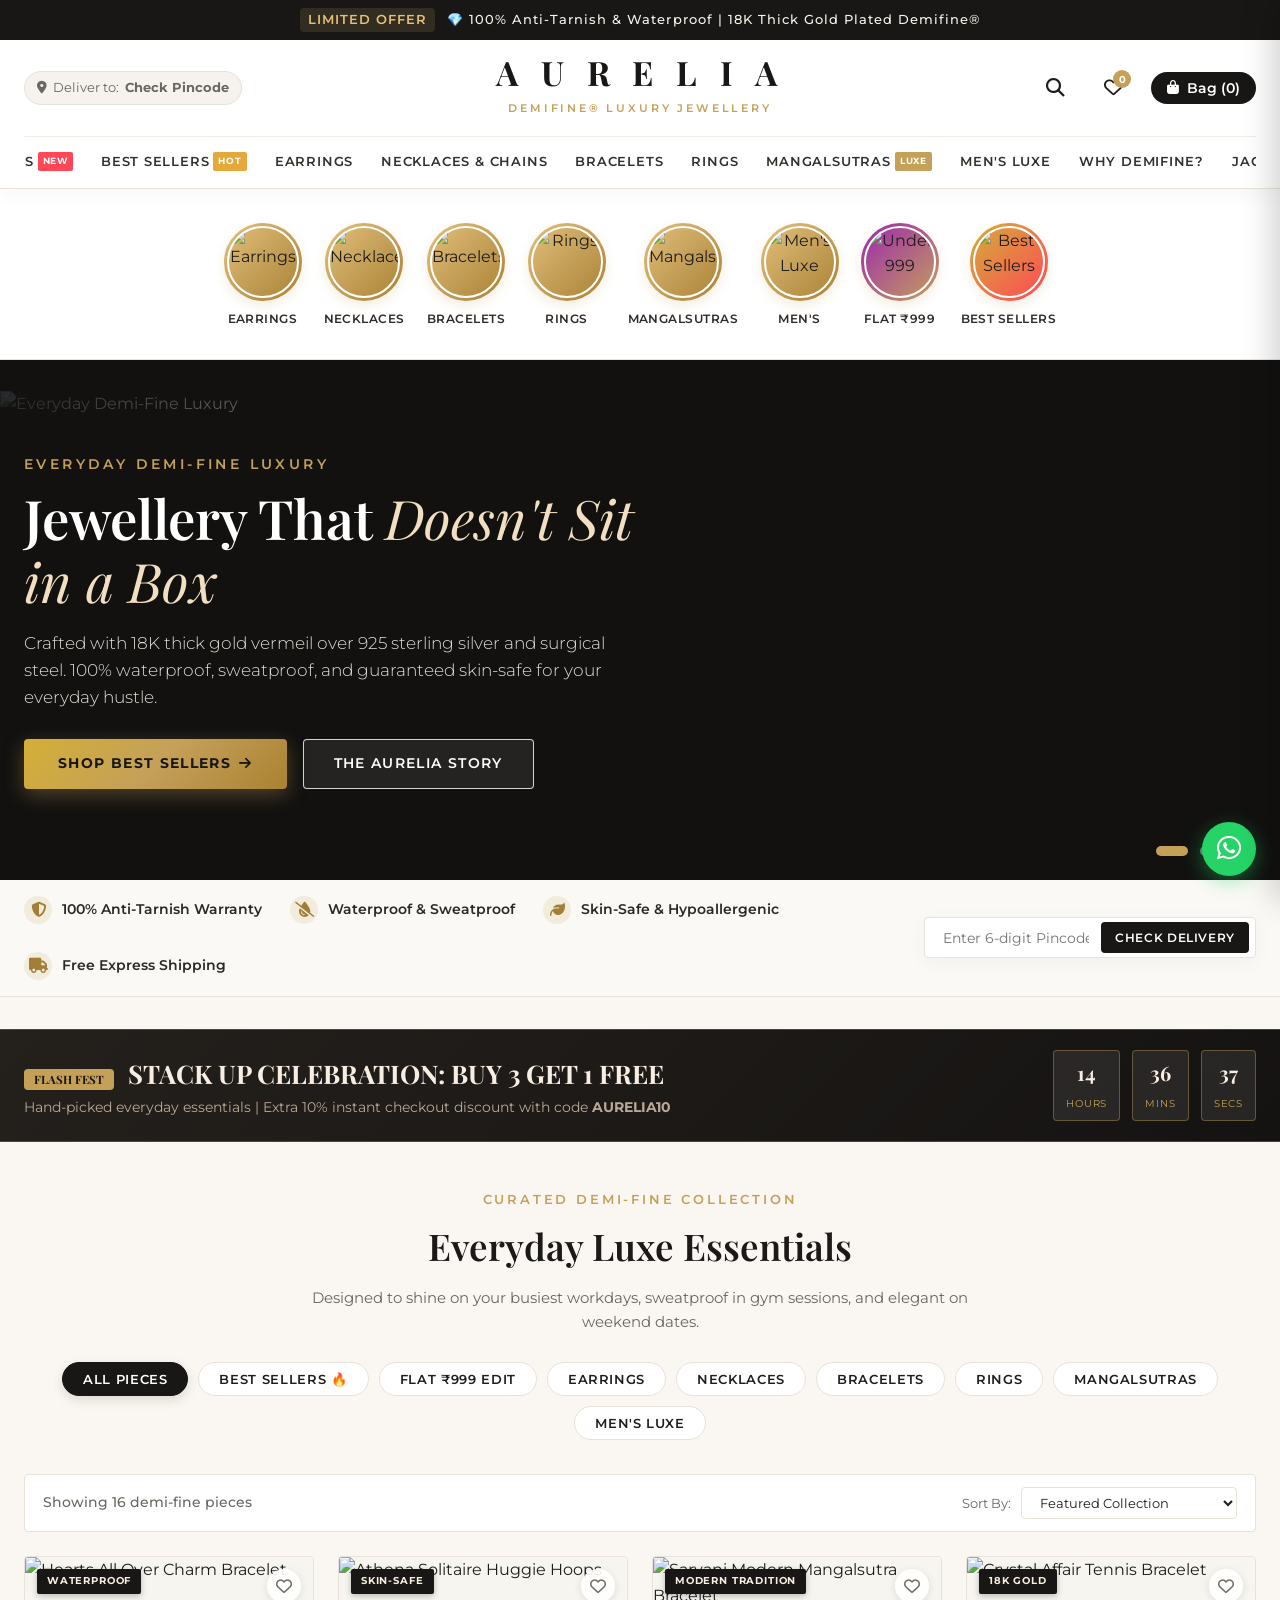
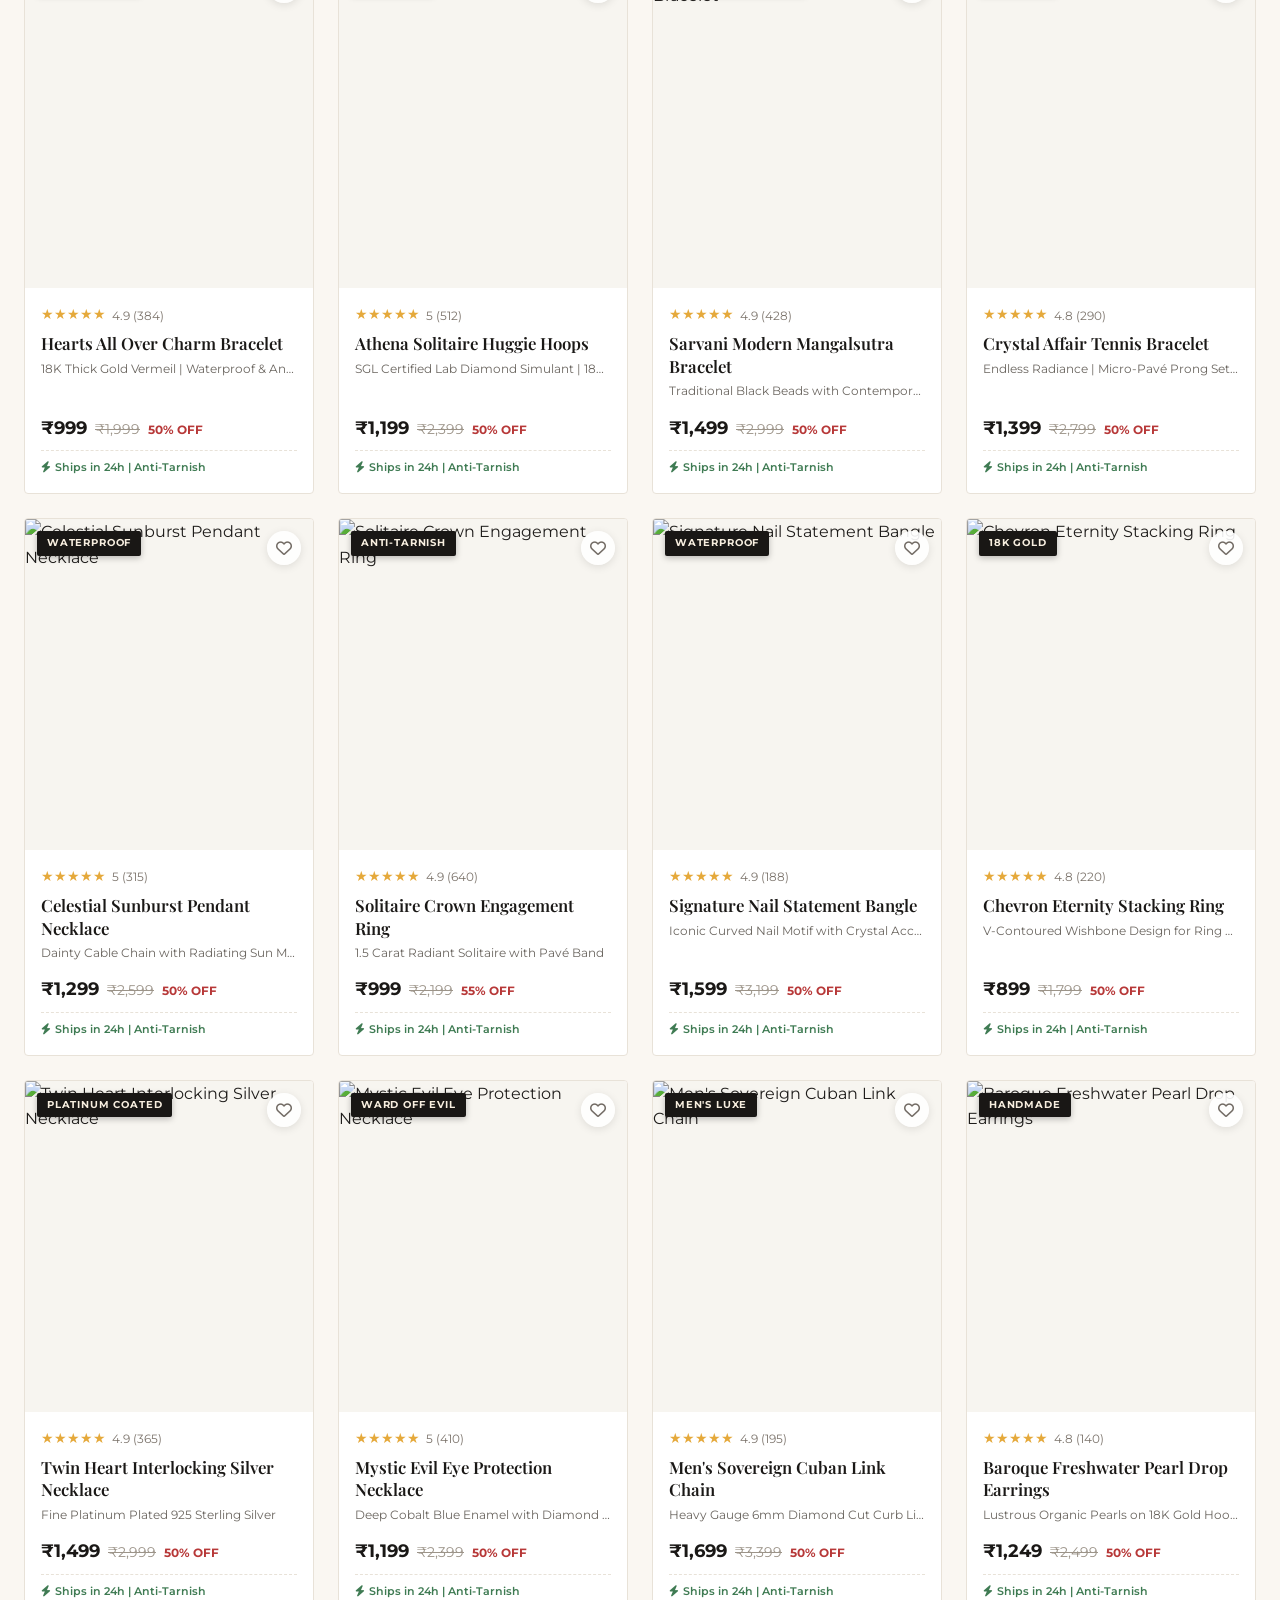
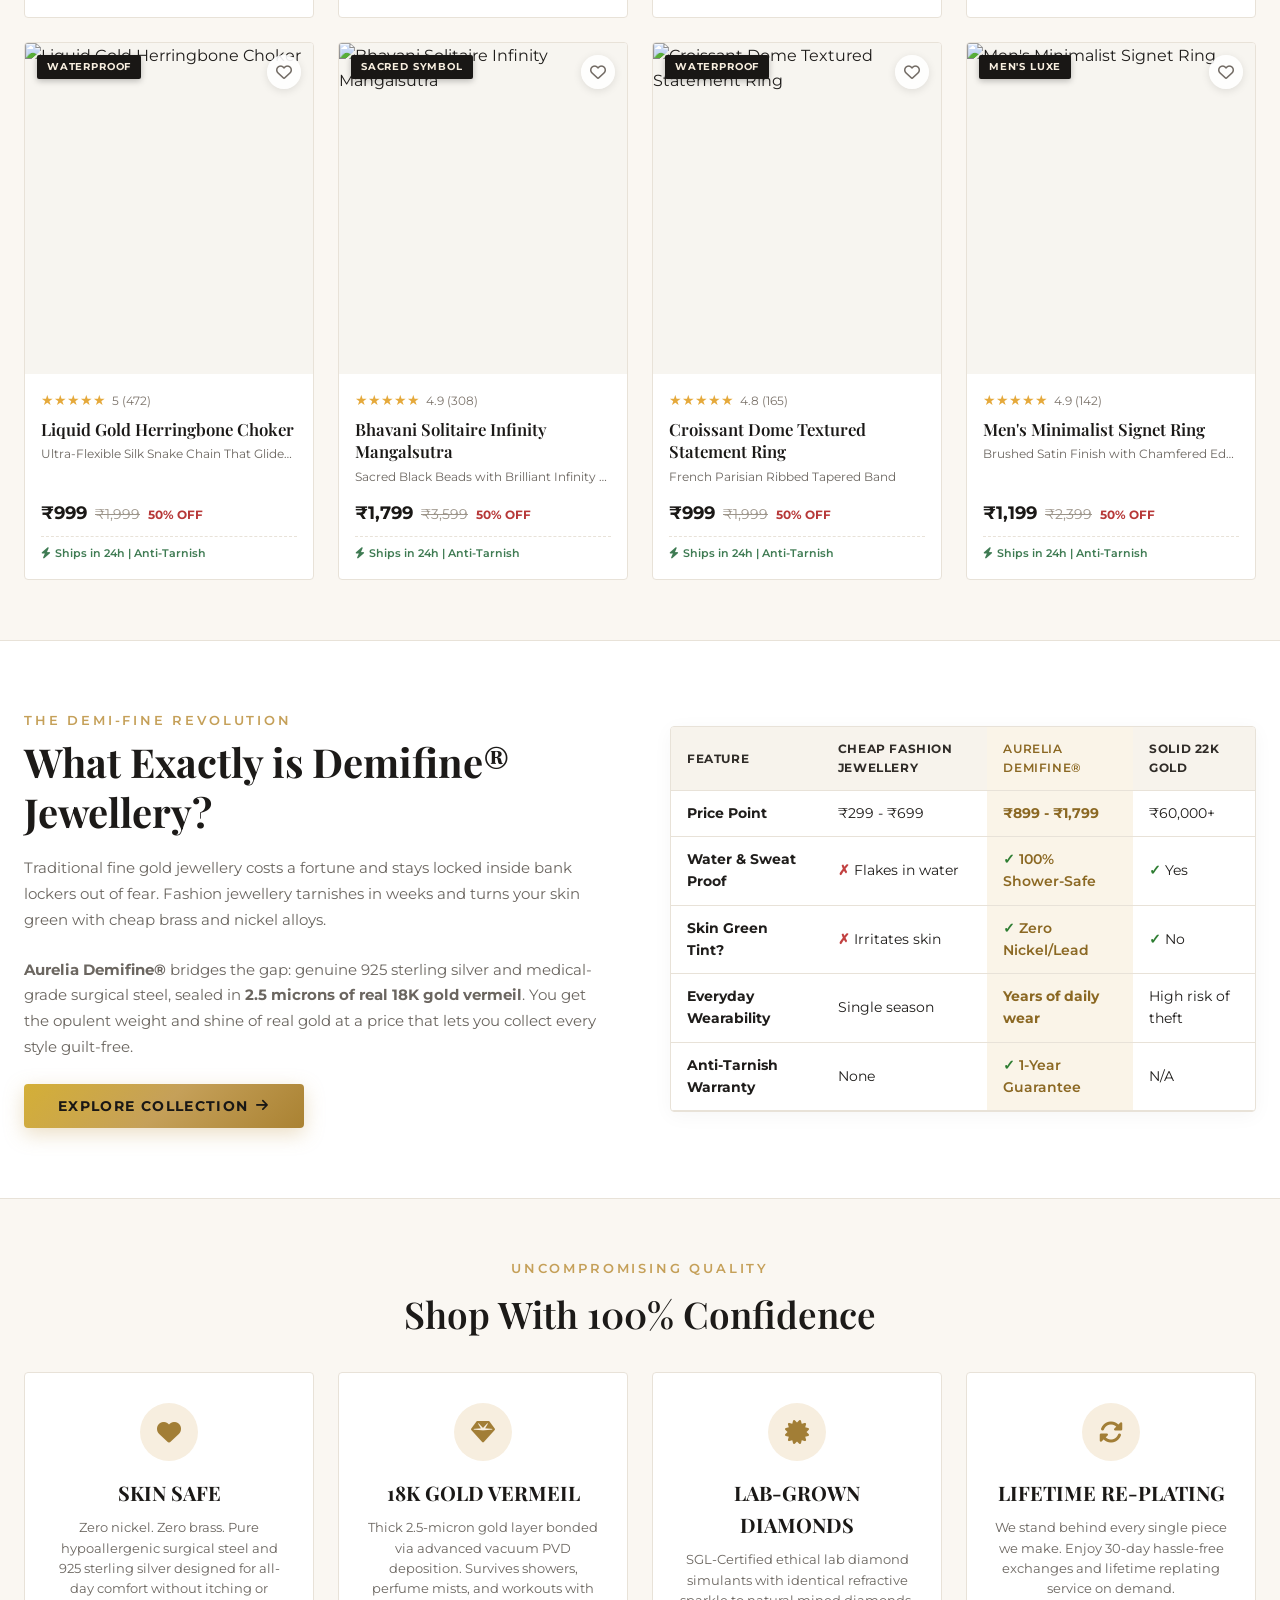
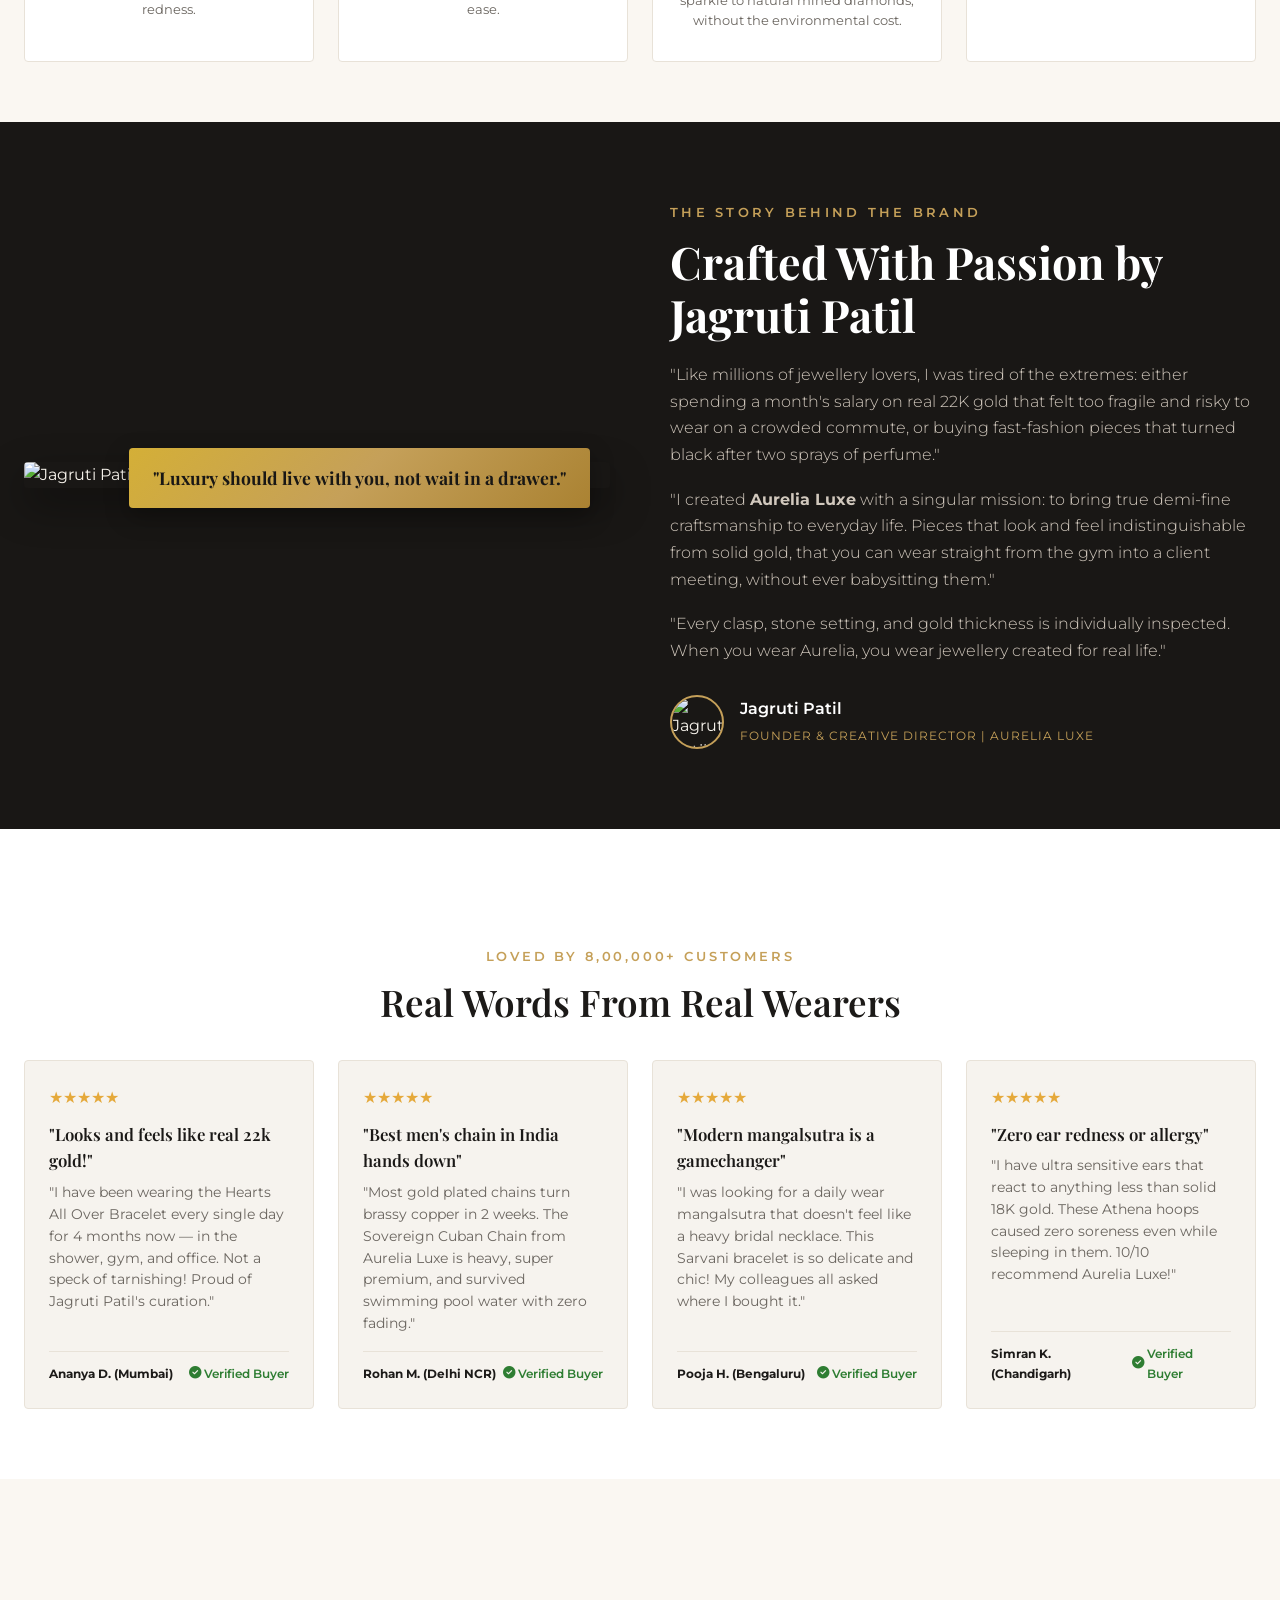
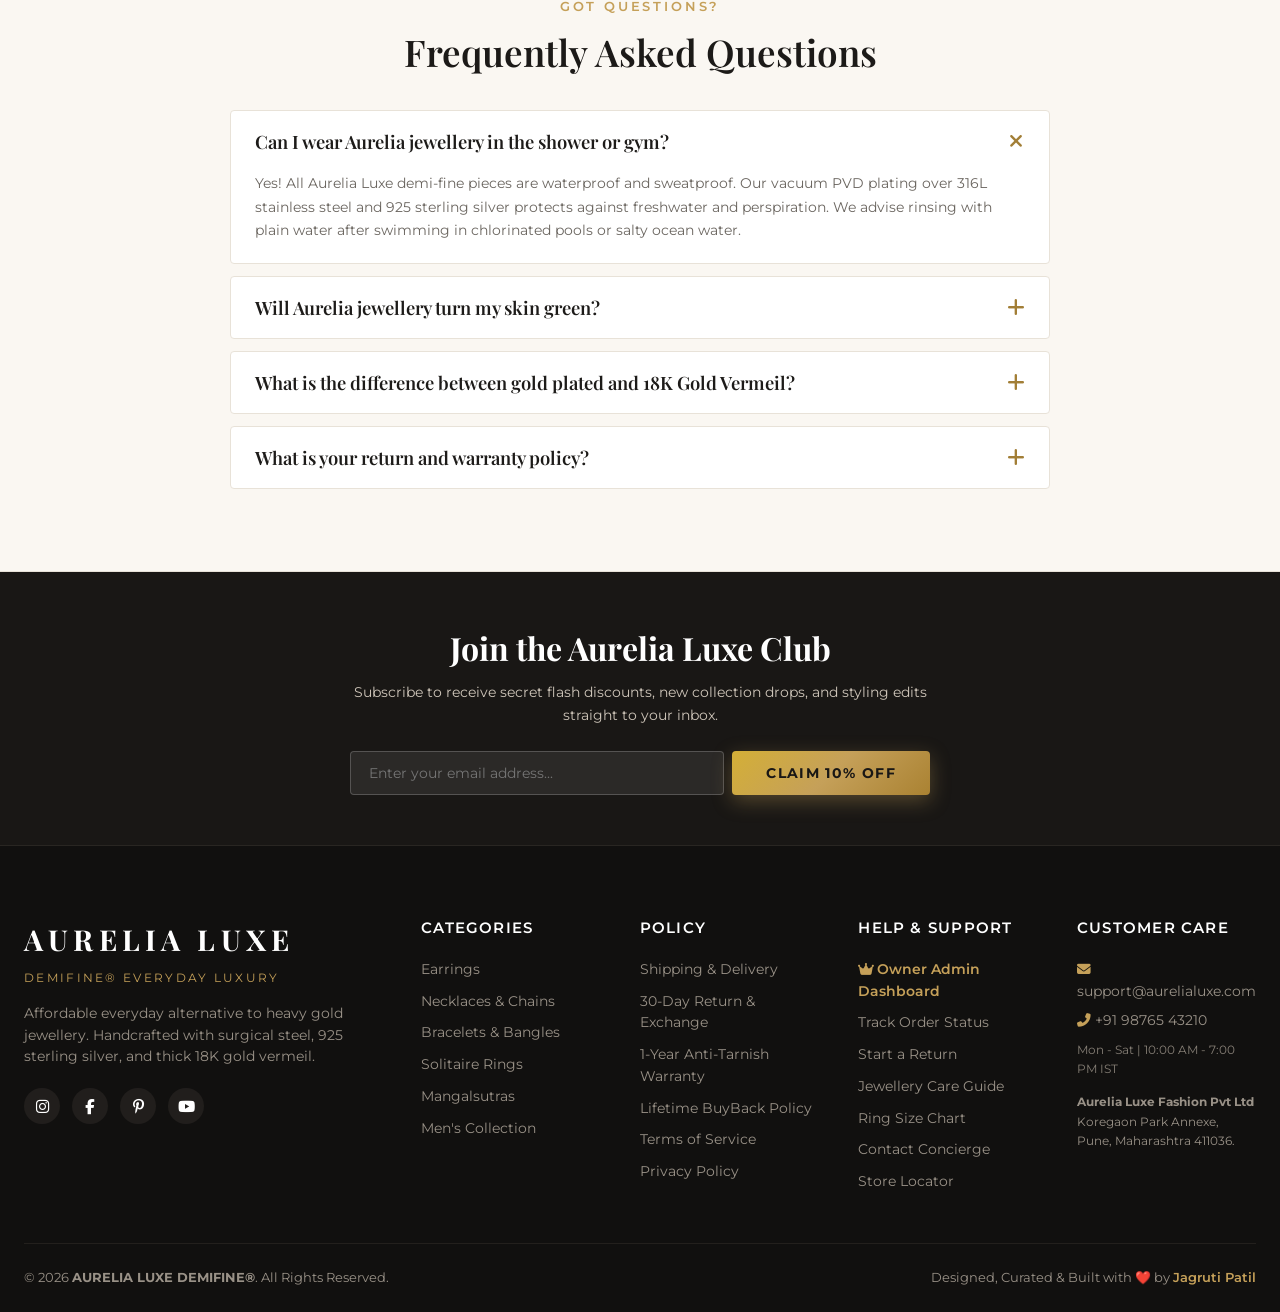
==== commit 9e3ecd98: "Add full-stack Python Flask backend with SQLite DB, Orders API, and Admin Dashboard" ====
--- a/index.html
+++ b/index.html
@@ -638,6 +638,7 @@
         <div class="footer-links-col">
           <h5>Help & Support</h5>
           <ul class="footer-links-list">
+            <li><a href="admin.html" style="color:var(--primary-gold); font-weight:600;"><i class="fas fa-crown"></i> Owner Admin Dashboard</a></li>
             <li><a href="#">Track Order Status</a></li>
             <li><a href="#">Start a Return</a></li>
             <li><a href="#">Jewellery Care Guide</a></li>
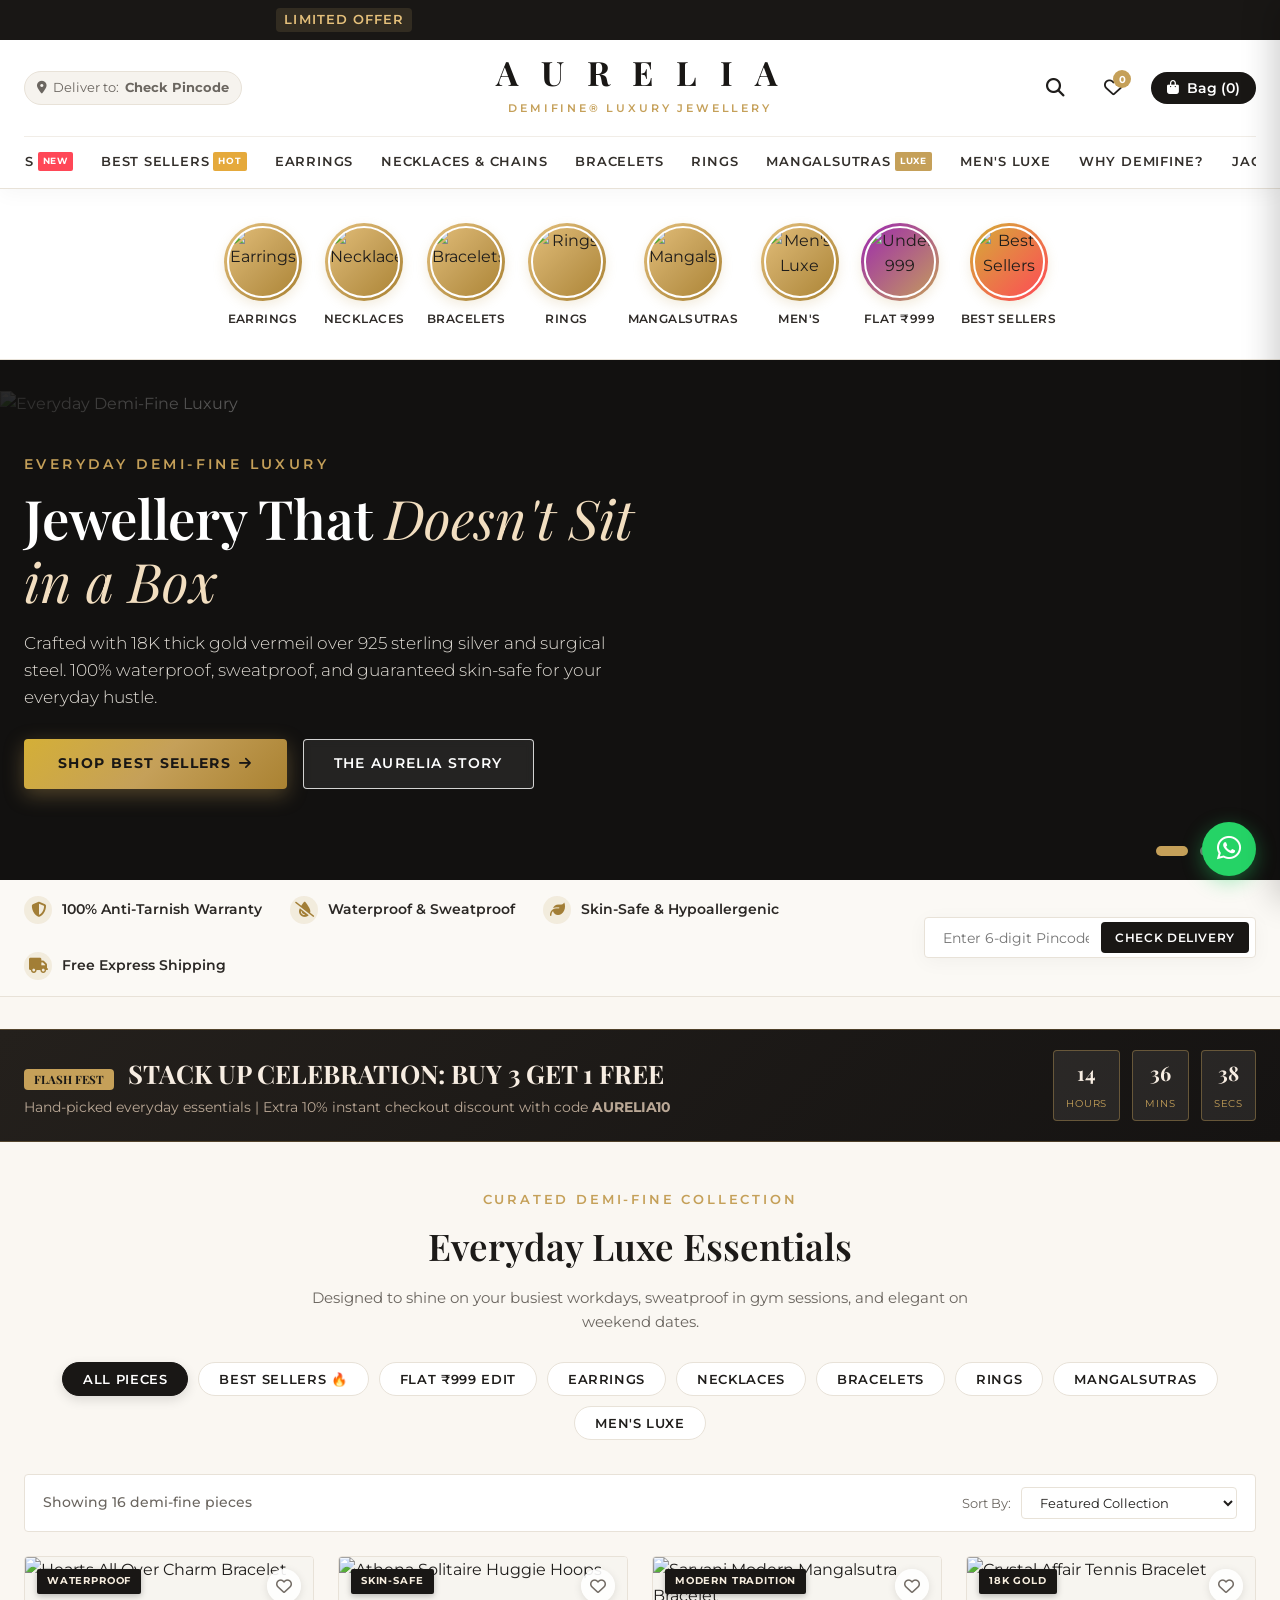
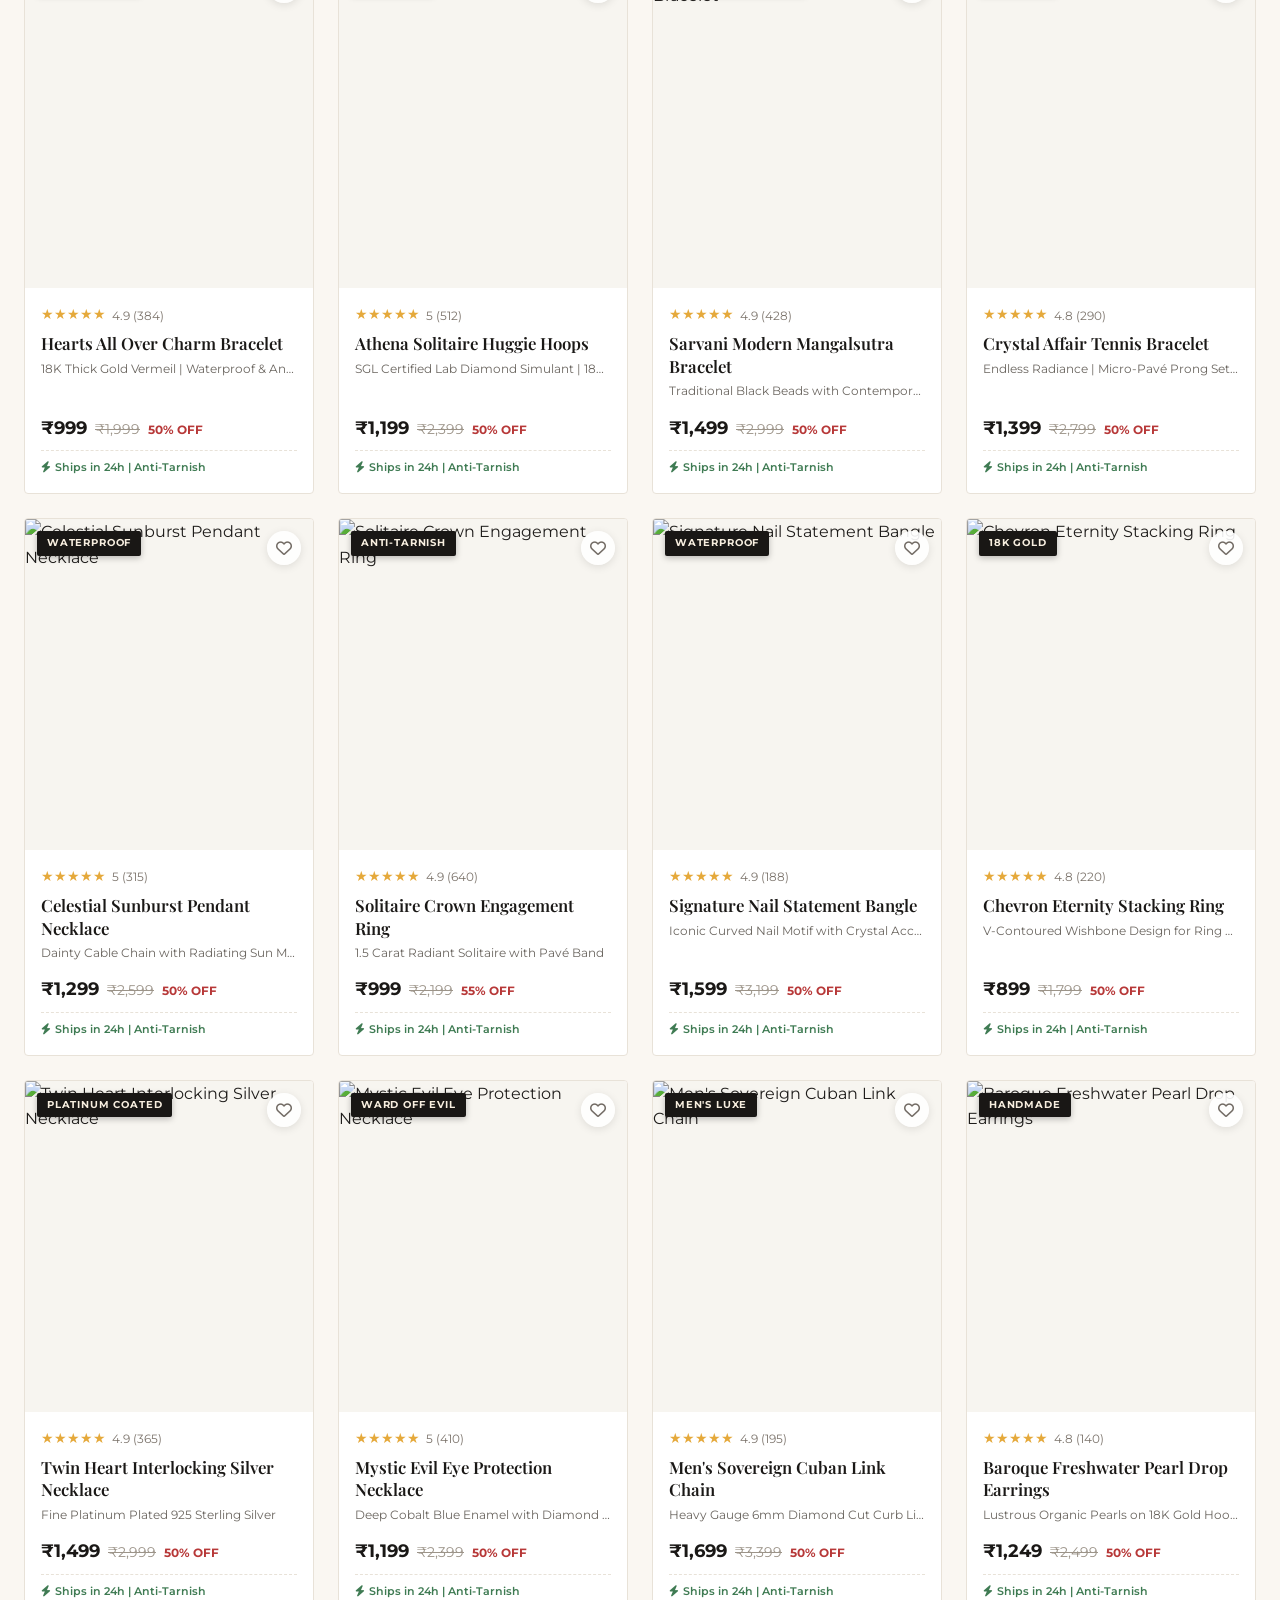
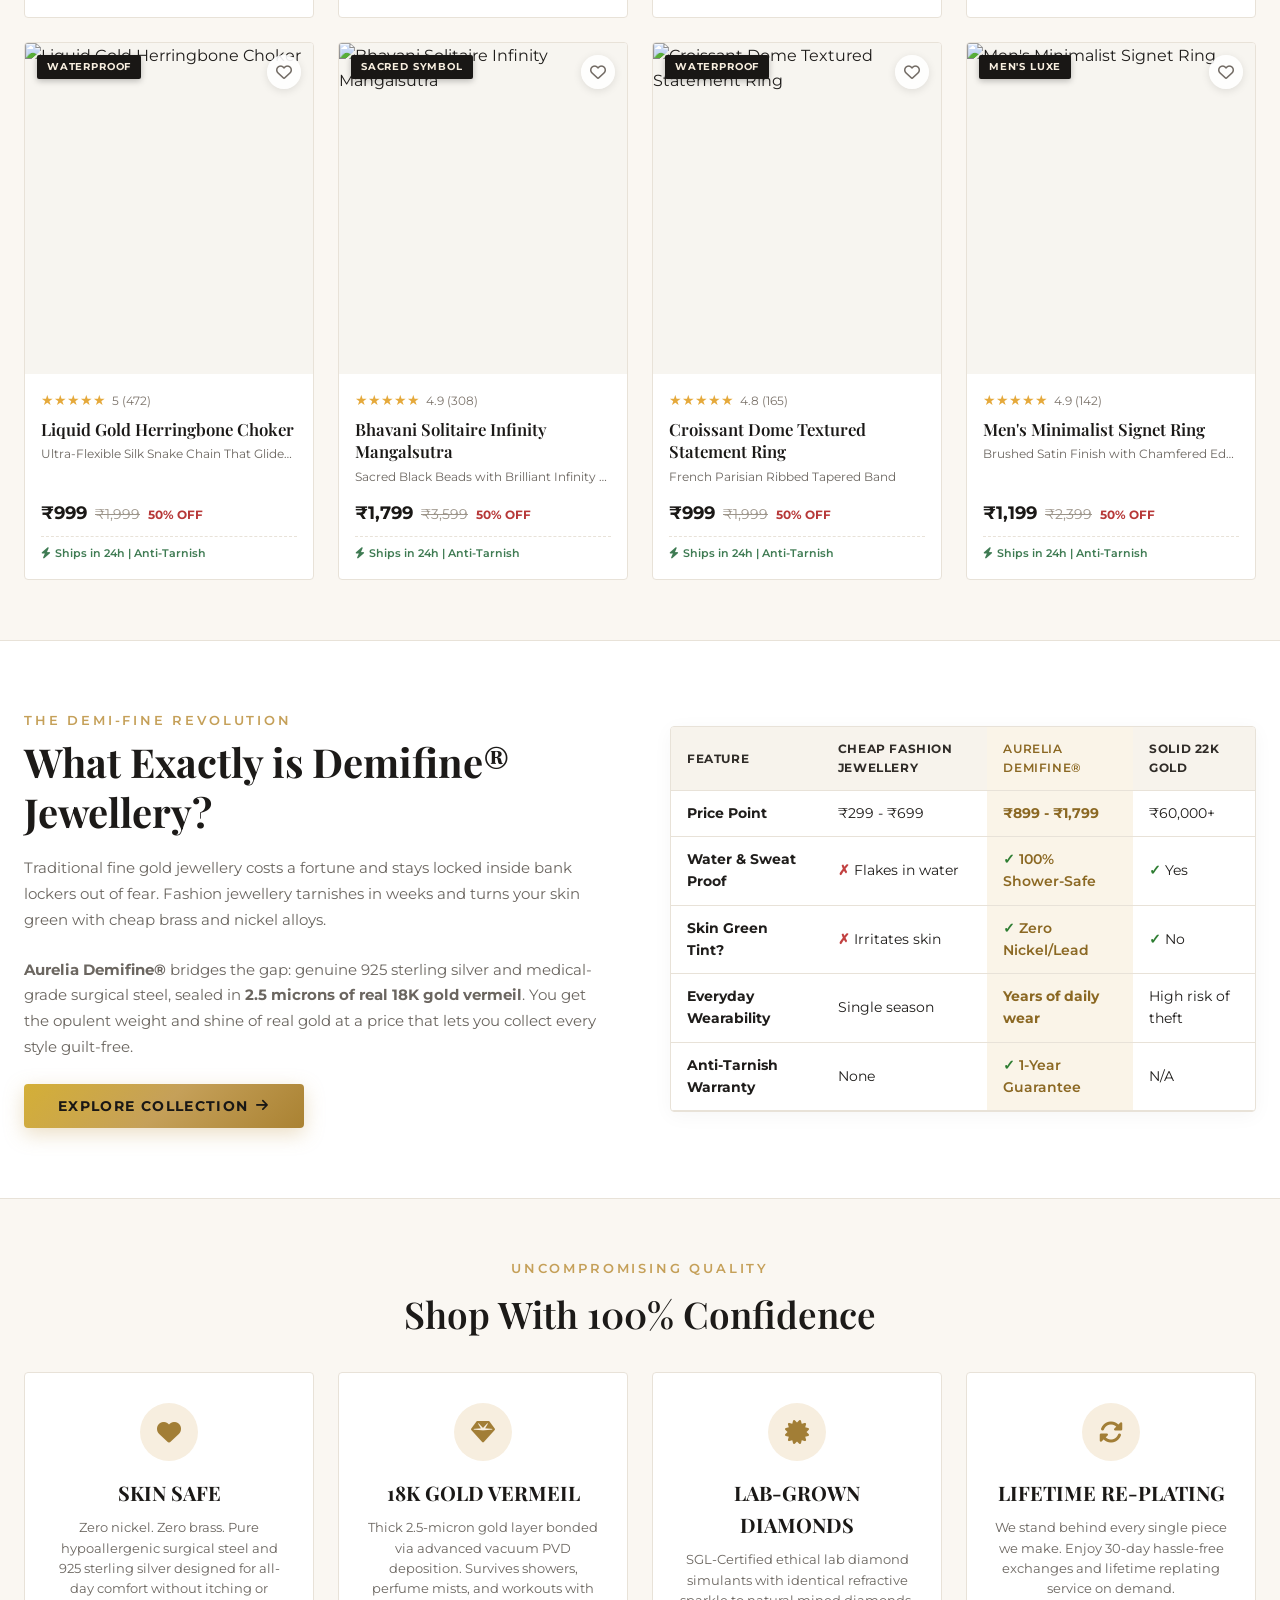
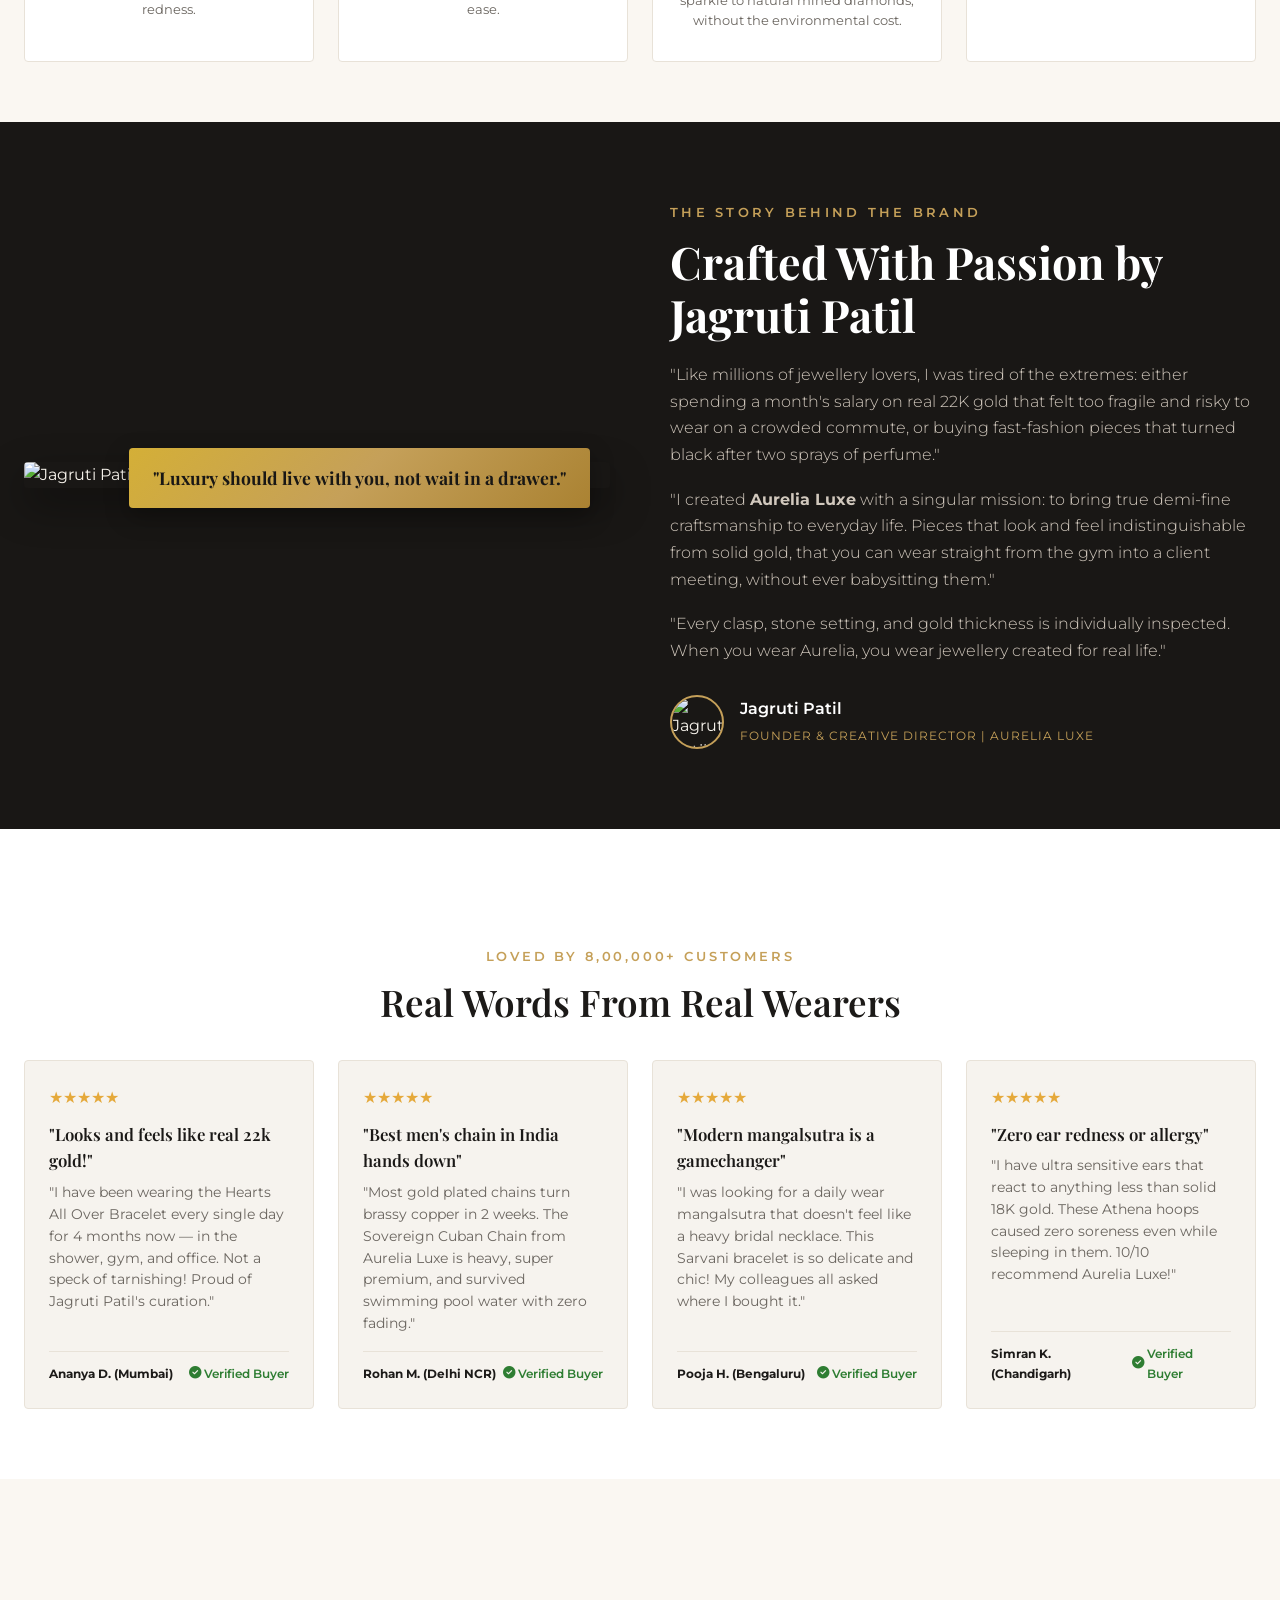
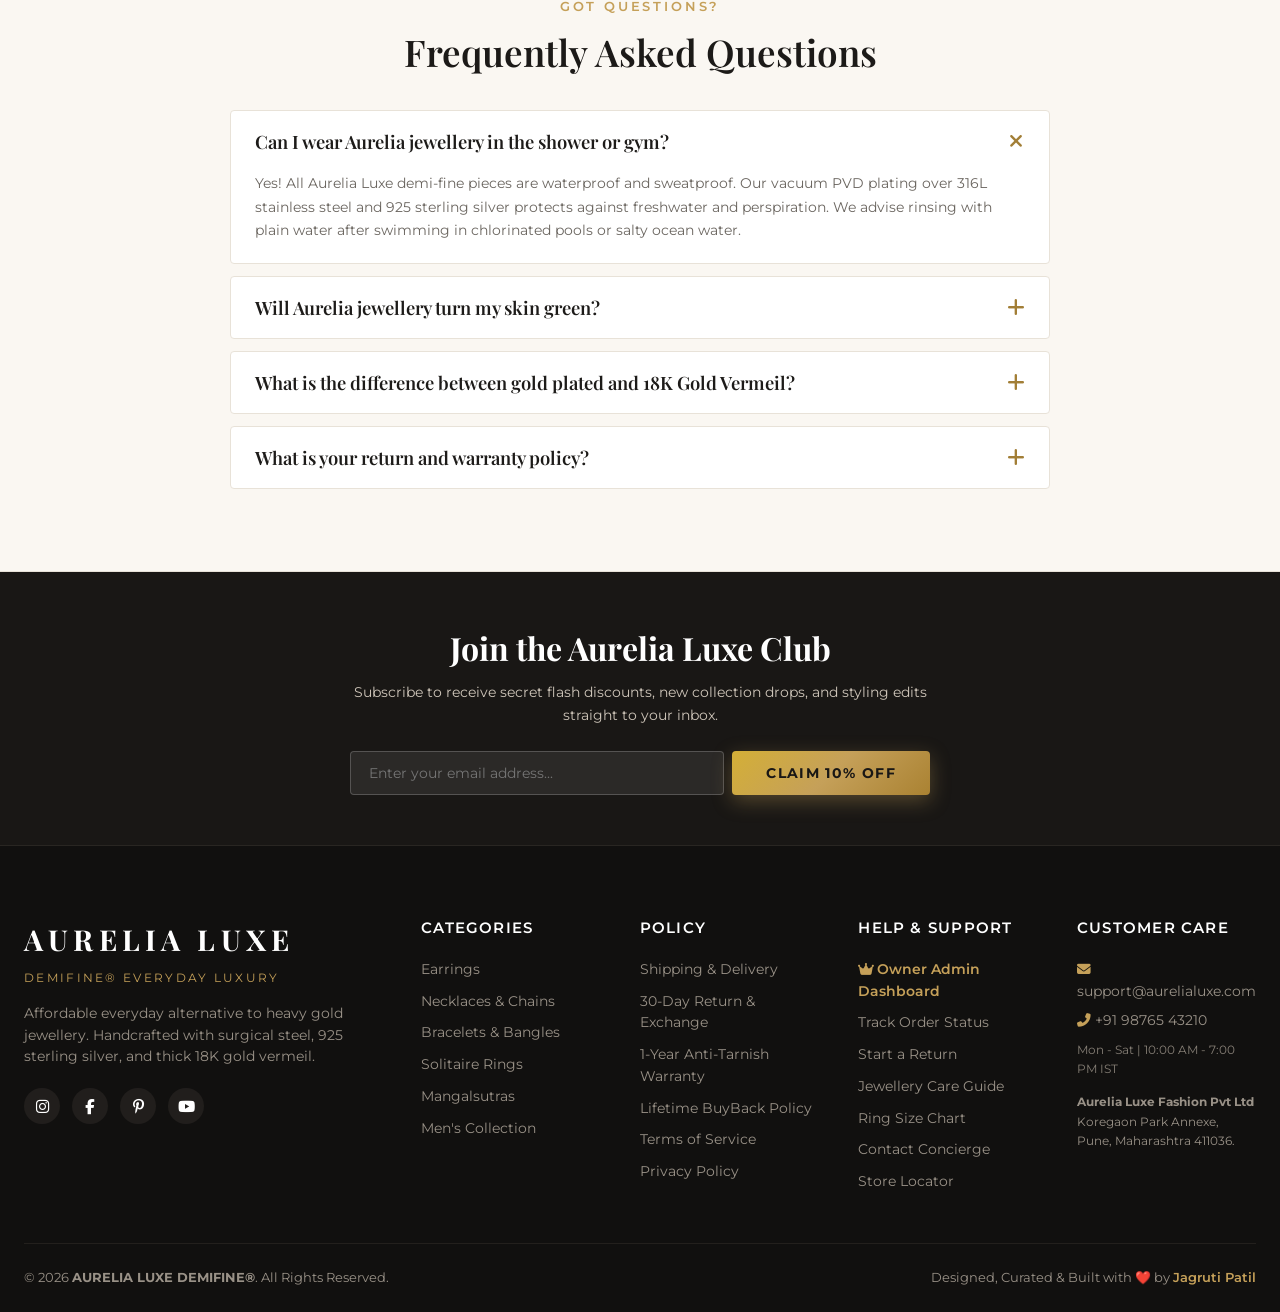
==== commit cef11a7f: "Add Google Search Console site verification HTML file and meta tag" ====
--- a/index.html
+++ b/index.html
@@ -5,7 +5,9 @@
   <meta name="viewport" content="width=device-width, initial-scale=1.0">
   <title>AURELIA LUXE | Demifine® Everyday Luxury Jewellery | 18K Gold Vermeil & 925 Silver</title>
   <meta name="description" content="Shop handcrafted Demifine® jewellery for everyday wear from Aurelia Luxe. Waterproof, anti-tarnish, and hypoallergenic bracelets, necklaces, rings, earrings, and mangalsutras created by Jagruti Patil.">
+  <meta name="google-site-verification" content="google4581fa7800f61362">
   <link rel="icon" type="image/svg+xml" href="data:image/svg+xml,<svg xmlns='http://www.w3.org/2000/svg' viewBox='0 0 100 100'><text y='.9em' font-size='90'>✨</text></svg>">
+
 
   <!-- Font Awesome 6 Icons -->
   <link rel="stylesheet" href="https://cdnjs.cloudflare.com/ajax/libs/font-awesome/6.5.1/css/all.min.css">
